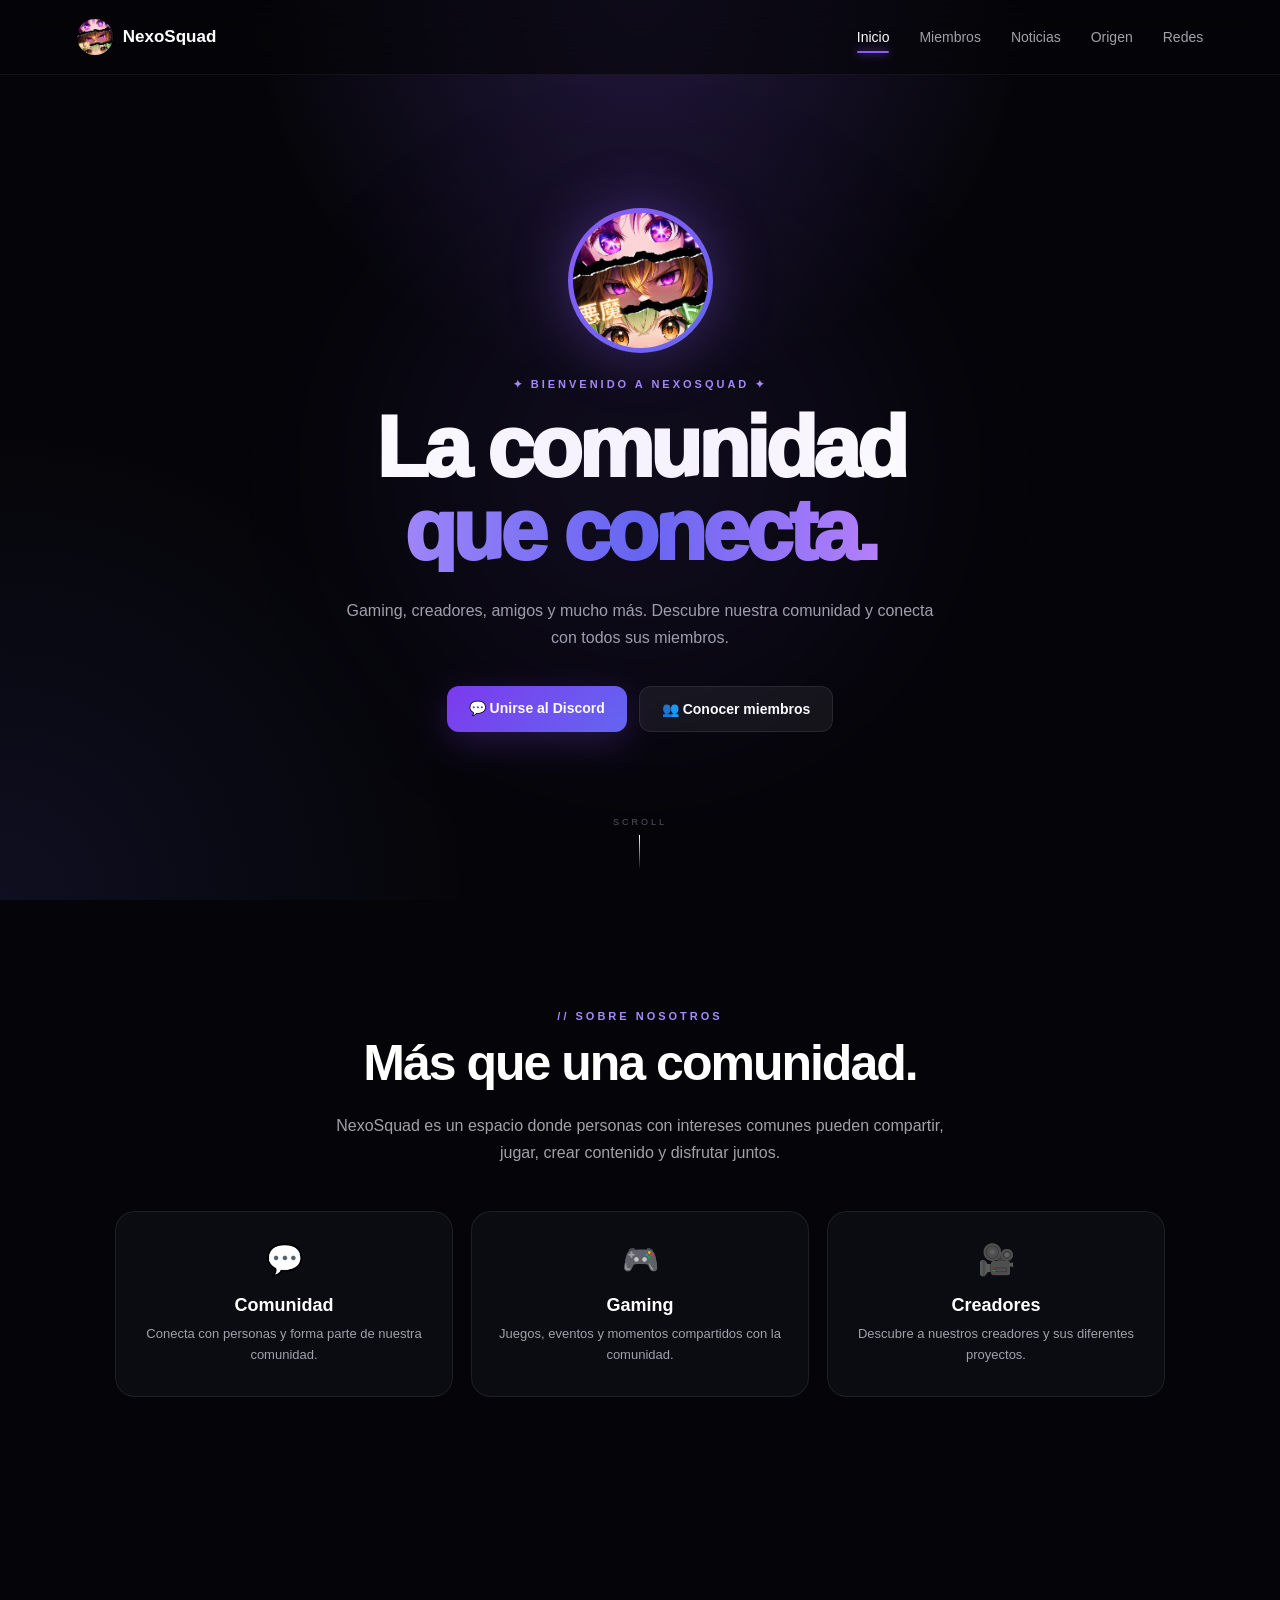
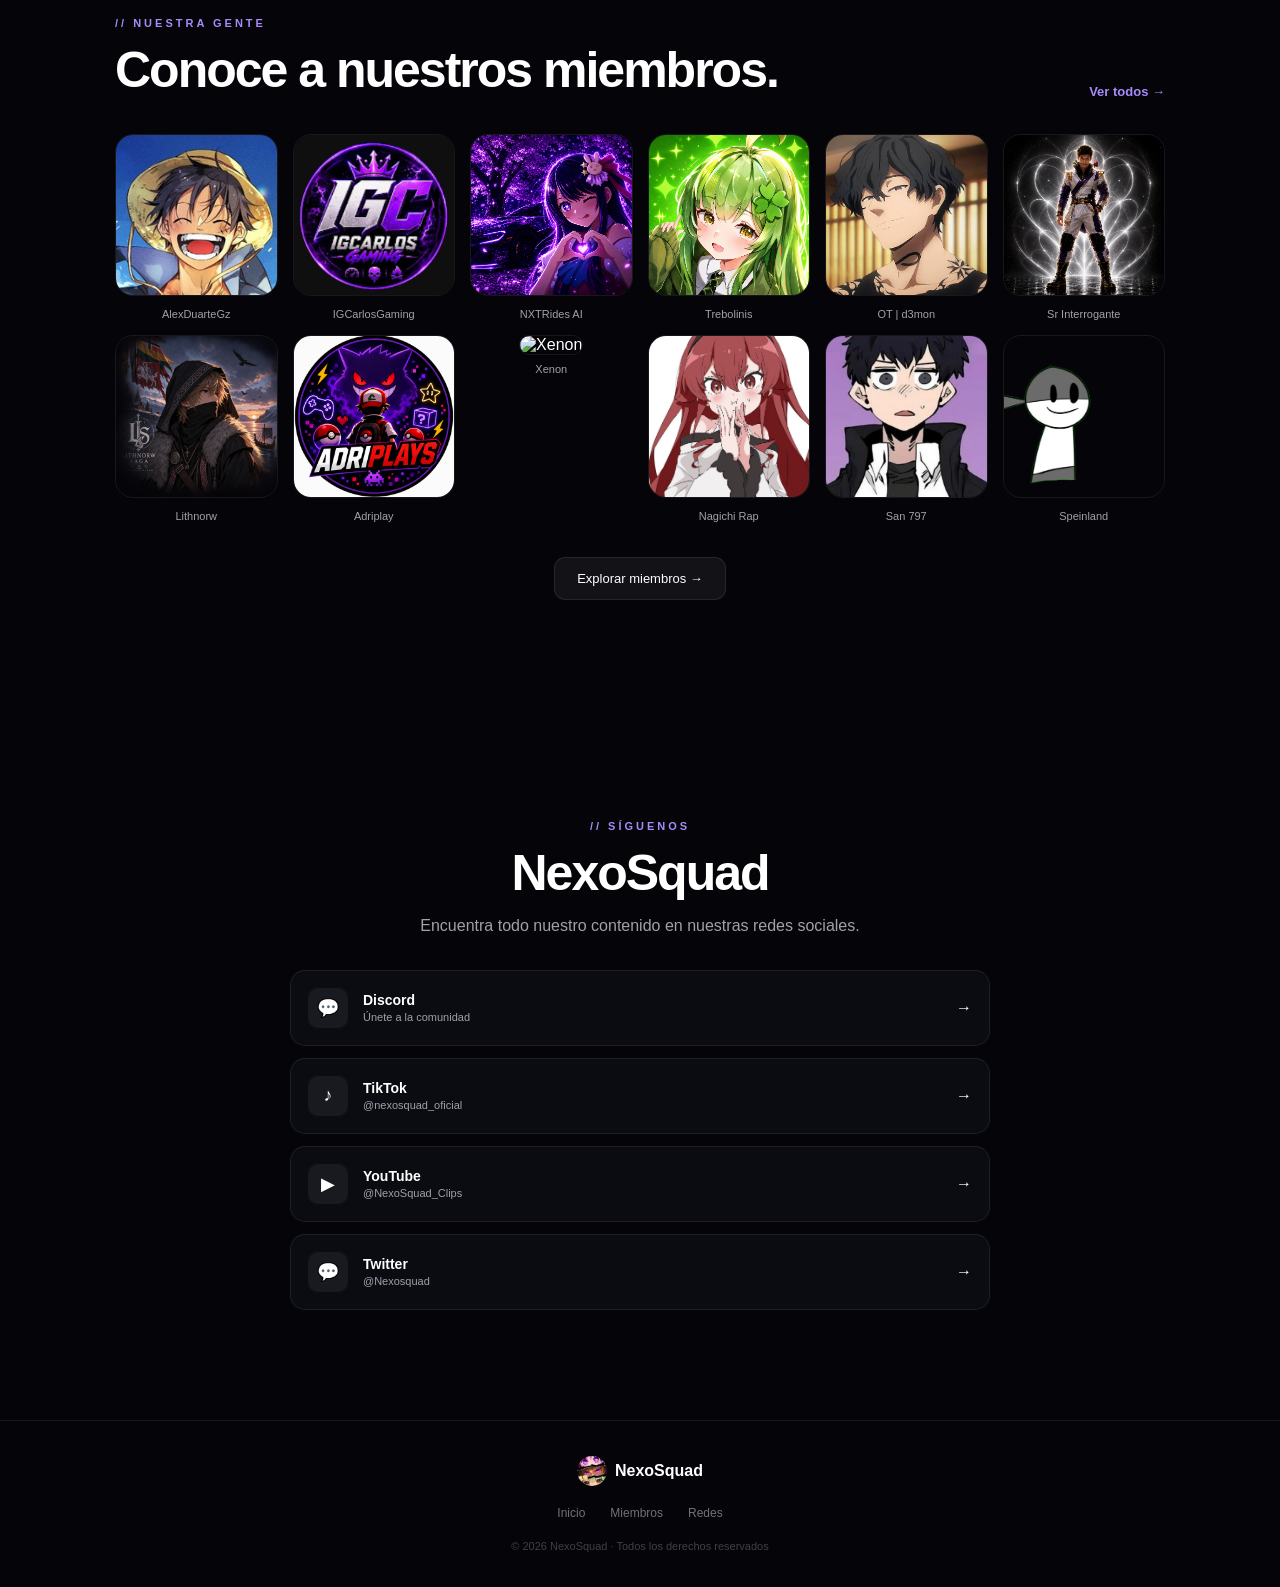
==== index.html @ a54a2b95 "Add files via upload" ====
<!DOCTYPE html>
<html lang="es">

<head>

    <meta charset="UTF-8">

    <meta name="viewport"
          content="width=device-width, initial-scale=1.0">

    <title>NexoSquad | Comunidad</title>

    <meta name="description"
          content="Bienvenido a NexoSquad, nuestra comunidad gaming y social.">

    <link rel="icon"
          type="image/png"
          href="assets/favicon.png">

    <meta name="theme-color"
          content="#050509">

    <link rel="stylesheet"
          href="home.css">

</head>


<body>

    <!-- ========================= -->
    <!-- FONDO -->
    <!-- ========================= -->

    <div class="background"></div>

    <div class="grid"></div>


    <!-- ========================= -->
    <!-- NAVEGACIÓN -->
    <!-- ========================= -->

    <nav class="navbar">

        <a href="index.html"
           class="nav-logo">

            <img src="assets/logo.png"
                 alt="NexoSquad">

            <span>NexoSquad</span>

        </a>


        <div class="nav-links">

            <a href="index.html"
               class="active">
                Inicio
            </a>

            <a href="members.html">
                Miembros
            </a>
            
            <a href="news.html">
                Noticias
            </a>
            
            <a href="origin.html">
                Origen
            </a>

            <a href="#socials">
                Redes
            </a>

        </div>

    </nav>



    <!-- ========================= -->
    <!-- HERO -->
    <!-- ========================= -->

    <main>

        <section class="hero">

            <div class="hero-glow"></div>


            <div class="hero-logo">

                <img src="assets/logo.png"
                     alt="NexoSquad">

            </div>


            <p class="tag">
                ✦ BIENVENIDO A NEXOSQUAD ✦
            </p>


            <h1>
                La comunidad
                <span>que conecta.</span>
            </h1>


            <p class="hero-description">

                Gaming, creadores, amigos y mucho más.
                Descubre nuestra comunidad y conecta
                con todos sus miembros.

            </p>


            <div class="hero-buttons">

                <a href="https://discord.gg/uZgqGde9xX"
                   target="_blank"
                   rel="noopener noreferrer"
                   class="btn primary">

                    💬
                    Unirse al Discord

                </a>


                <a href="members.html"
                   class="btn secondary">

                    👥
                    Conocer miembros

                </a>

            </div>


            <div class="scroll">

                <span>SCROLL</span>

                <div class="scroll-line"></div>

            </div>

        </section>



        <!-- ========================= -->
        <!-- SOBRE NEXOSQUAD -->
        <!-- ========================= -->

        <section class="about">

            <p class="section-tag">
                // SOBRE NOSOTROS
            </p>

            <h2>
                Más que una comunidad.
            </h2>

            <p class="section-description">

                NexoSquad es un espacio donde personas
                con intereses comunes pueden compartir,
                jugar, crear contenido y disfrutar juntos.

            </p>


            <div class="features">


                <article class="feature">

                    <div class="feature-icon">
                        💬
                    </div>

                    <h3>
                        Comunidad
                    </h3>

                    <p>
                        Conecta con personas y forma parte
                        de nuestra comunidad.
                    </p>

                </article>



                <article class="feature">

                    <div class="feature-icon">
                        🎮
                    </div>

                    <h3>
                        Gaming
                    </h3>

                    <p>
                        Juegos, eventos y momentos
                        compartidos con la comunidad.
                    </p>

                </article>



                <article class="feature">

                    <div class="feature-icon">
                        🎥
                    </div>

                    <h3>
                        Creadores
                    </h3>

                    <p>
                        Descubre a nuestros creadores
                        y sus diferentes proyectos.
                    </p>

                </article>

            </div>

        </section>



        <!-- ========================= -->
        <!-- MIEMBROS -->
        <!-- ========================= -->

        <section class="members-preview">

            <div class="section-header">

                <div>

                    <p class="section-tag">
                        // NUESTRA GENTE
                    </p>

                    <h2>
                        Conoce a nuestros miembros.
                    </h2>

                </div>


                <a href="members.html"
                   class="view-all">

                    Ver todos →
                    
                </a>

            </div>


            <div class="member-avatars">


                <div class="mini-member">

                    <img src="assets/members/alexduartegz.png"
                         alt="AlexDuarteGz">

                    <span>
                        AlexDuarteGz
                    </span>

                </div>


                <div class="mini-member">

                    <img src="assets/members/igcarlosgaming.png"
                         alt="IGCarlosGaming">

                    <span>
                        IGCarlosGaming
                    </span>

                </div>


                <div class="mini-member">

                    <img src="assets/members/nxtridesai.png"
                         alt="NXTRides AI">

                    <span>
                        NXTRides AI
                    </span>

                </div>


                <div class="mini-member">

                    <img src="assets/members/trebolinis.png"
                         alt="Trebolinis">

                    <span>
                        Trebolinis
                    </span>

                </div>


                <div class="mini-member">

                    <img src="assets/members/d3mon.png"
                         alt="OT | d3mon">

                    <span>
                        OT | d3mon
                    </span>

                </div>


                <div class="mini-member">

                    <img src="assets/members/srinterrogante.png"
                         alt="Sr Interrogante">

                    <span>
                        Sr Interrogante
                    </span>

                </div>


                <div class="mini-member">

                    <img src="assets/members/lithnorw.png"
                         alt="Lithnorw">

                    <span>
                        Lithnorw
                    </span>

                </div>


                <div class="mini-member">

                    <img src="assets/members/adriplay.png"
                         alt="Adriplay">

                    <span>
                        Adriplay
                    </span>

                </div>


                <div class="mini-member">

                    <img src="assets/members/xenon.png"
                         alt="Xenon">

                    <span>
                        Xenon
                    </span>

                </div>


                <div class="mini-member">

                    <img src="assets/members/nagichirap.png"
                         alt="Nagichi Rap">

                    <span>
                        Nagichi Rap
                    </span>

                </div>


                <div class="mini-member">

                    <img src="assets/members/san797.png"
                         alt="San 797">

                    <span>
                        San 797
                    </span>

                </div>


                <div class="mini-member">

                    <img src="assets/members/speinland.png"
                         alt="Speinland">

                    <span>
                        Speinland
                    </span>

                </div>

            </div>


            <a href="members.html"
               class="members-button">

                Explorar miembros

                <span>→</span>

            </a>

        </section>



        <!-- ========================= -->
        <!-- REDES -->
        <!-- ========================= -->

        <section class="social-section"
                 id="socials">

            <p class="section-tag">
                // SÍGUENOS
            </p>

            <h2>
                NexoSquad
            </h2>

            <p>
                Encuentra todo nuestro contenido
                en nuestras redes sociales.
            </p>


            <div class="social-buttons">


                <a href="https://discord.gg/uZgqGde9xX"
                   target="_blank"
                   rel="noopener noreferrer">

                    <span>💬</span>

                    <div>
                        <strong>Discord</strong>
                        <small>Únete a la comunidad</small>
                    </div>

                    →
                    
                </a>



                <a href="https://www.tiktok.com/@nexosquad_oficial"
                   target="_blank"
                   rel="noopener noreferrer">

                    <span>♪</span>

                    <div>
                        <strong>TikTok</strong>
                        <small>@nexosquad_oficial</small>
                    </div>

                    →

                </a>



                <a href="https://www.youtube.com/@NexoSquad_Clips"
                   target="_blank"
                   rel="noopener noreferrer">

                    <span>▶</span>

                    <div>
                        <strong>YouTube</strong>
                        <small>@NexoSquad_Clips</small>
                    </div>

                    →

                </a>

                <a href="https://x.com/nexosquad_26"
                   target="_blank"
                   rel="noopener noreferrer">

                    <span>💬</span>

                    <div>
                        <strong>Twitter</strong>
                        <small>@Nexosquad</small>
                    </div>

                    →

                </a>

            </div>

        </section>

    </main>



    <!-- ========================= -->
    <!-- FOOTER -->
    <!-- ========================= -->

    <footer>

        <div class="footer-logo">

            <img src="assets/logo.png"
                 alt="NexoSquad">

            <strong>NexoSquad</strong>

        </div>


        <div class="footer-links">

            <a href="index.html">
                Inicio
            </a>

            <a href="members.html">
                Miembros
            </a>

            <a href="#socials">
                Redes
            </a>

        </div>


        <p>
            © 2026 NexoSquad · Todos los derechos reservados
        </p>

    </footer>


</body>
</html>
---- home.css ----
:root {

    --background: #050509;

    --card: rgba(15,15,23,.72);

    --primary: #8b5cf6;

    --secondary: #6366f1;

    --text: #ffffff;

    --muted: #a1a1aa;

    --border: rgba(255,255,255,.08);

}


* {

    margin: 0;
    padding: 0;

    box-sizing: border-box;

}


html {

    scroll-behavior: smooth;

}


body {

    min-height: 100vh;

    color: var(--text);

    background: var(--background);

    font-family:
        Inter,
        -apple-system,
        BlinkMacSystemFont,
        "Segoe UI",
        sans-serif;

    overflow-x: hidden;

}


/* =========================
   FONDO
========================= */

.background {

    position: fixed;

    inset: 0;

    z-index: -3;

    background:

        radial-gradient(
            circle at 50% 0%,
            rgba(139,92,246,.22),
            transparent 35%
        ),

        radial-gradient(
            circle at 0% 100%,
            rgba(99,102,241,.10),
            transparent 30%
        ),

        #050509;

}


.grid {

    position: fixed;

    inset: 0;

    z-index: -2;

    opacity: .18;

    background-image:

        linear-gradient(
            rgba(255,255,255,.035) 1px,
            transparent 1px
        ),

        linear-gradient(
            90deg,
            rgba(255,255,255,.035) 1px,
            transparent 1px
        );

    background-size: 50px 50px;

    mask-image:
        linear-gradient(
            to bottom,
            black,
            transparent 85%
        );

}


/* =========================
   NAVBAR
========================= */

.navbar {

    position: fixed;

    top: 0;
    left: 0;

    width: 100%;

    height: 75px;

    padding: 0 6%;

    display: flex;

    align-items: center;

    justify-content: space-between;

    background:
        rgba(5,5,9,.65);

    border-bottom:
        1px solid rgba(255,255,255,.05);

    backdrop-filter: blur(18px);

    z-index: 100;

}


.nav-logo {

    display: flex;

    align-items: center;

    gap: 10px;

    color: white;

    text-decoration: none;

    font-weight: 800;

    font-size: 17px;

}


.nav-logo img {

    width: 36px;
    height: 36px;

    border-radius: 50%;

}


.nav-links {

    display: flex;

    gap: 30px;

}


.nav-links a {

    position: relative;

    color: #a1a1aa;

    text-decoration: none;

    font-size: 14px;

    transition: color .2s ease;

}


.nav-links a:hover,
.nav-links a.active {

    color: white;

}


.nav-links a.active::after {

    content: "";

    position: absolute;

    left: 0;
    right: 0;

    bottom: -8px;

    height: 2px;

    border-radius: 5px;

    background: var(--primary);

    box-shadow:
        0 0 10px var(--primary);

}


/* =========================
   HERO
========================= */

.hero {

    position: relative;

    min-height: 100vh;

    display: flex;

    flex-direction: column;

    align-items: center;

    justify-content: center;

    text-align: center;

    padding:
        100px 20px
        60px;

}


.hero-glow {

    position: absolute;

    width: 500px;
    height: 500px;

    border-radius: 50%;

    background: var(--primary);

    opacity: .08;

    filter: blur(100px);

    animation: pulse 4s ease-in-out infinite;

}


@keyframes pulse {

    0%,100% {
        transform: scale(1);
        opacity: .07;
    }

    50% {
        transform: scale(1.15);
        opacity: .12;
    }

}


.hero-logo {

    position: relative;

    width: 145px;
    height: 145px;

    padding: 5px;

    margin-bottom: 25px;

    border-radius: 50%;

    background:
        linear-gradient(
            135deg,
            var(--primary),
            var(--secondary)
        );

    box-shadow:
        0 0 60px rgba(139,92,246,.35);

    animation:
        floating 4s ease-in-out infinite;

}


.hero-logo img {

    width: 100%;
    height: 100%;

    object-fit: cover;

    border-radius: 50%;

}


@keyframes floating {

    0%,100% {
        transform: translateY(0);
    }

    50% {
        transform: translateY(-10px);
    }

}


.tag,
.section-tag {

    color: #a78bfa;

    font-size: 11px;

    font-weight: 800;

    letter-spacing: 3px;

}


.hero h1 {

    max-width: 900px;

    margin-top: 15px;

    font-size:
        clamp(45px, 8vw, 85px);

    line-height: .98;

    letter-spacing: -4px;

    font-weight: 950;

}


.hero h1 span {

    display: block;

    color: transparent;

    background:
        linear-gradient(
            90deg,
            #a78bfa,
            #6366f1,
            #c084fc
        );

    background-clip: text;

    -webkit-background-clip: text;

}


.hero-description {

    max-width: 600px;

    margin-top: 25px;

    color: var(--muted);

    line-height: 1.7;

    font-size: 16px;

}


.hero-buttons {

    display: flex;

    gap: 12px;

    margin-top: 35px;

}


.btn {

    padding:
        14px 22px;

    border-radius: 12px;

    text-decoration: none;

    font-size: 14px;

    font-weight: 700;

    transition:
        transform .2s ease,
        box-shadow .2s ease,
        background .2s ease;

}


.btn:hover {

    transform:
        translateY(-4px);

}


.btn.primary {

    color: white;

    background:
        linear-gradient(
            135deg,
            #7c3aed,
            #6366f1
        );

    box-shadow:
        0 10px 35px rgba(124,58,237,.25);

}


.btn.primary:hover {

    box-shadow:
        0 15px 45px rgba(124,58,237,.4);

}


.btn.secondary {

    color: white;

    background:
        rgba(255,255,255,.06);

    border:
        1px solid var(--border);

}


.btn.secondary:hover {

    background:
        rgba(255,255,255,.1);

}


/* =========================
   SCROLL
========================= */

.scroll {

    position: absolute;

    bottom: 30px;

    display: flex;

    flex-direction: column;

    align-items: center;

    gap: 8px;

    color: #52525b;

    font-size: 9px;

    letter-spacing: 3px;

}


.scroll-line {

    width: 1px;

    height: 35px;

    background:
        linear-gradient(
            white,
            transparent
        );

    animation:
        scrollAnimation 1.5s infinite;

}


@keyframes scrollAnimation {

    0% {
        transform: scaleY(0);
        transform-origin: top;
    }

    50% {
        transform: scaleY(1);
    }

    100% {
        transform: scaleY(0);
        transform-origin: bottom;
    }

}


/* =========================
   SECCIONES
========================= */

.about,
.members-preview,
.social-section {

    width: min(1100px, 100%);

    margin: auto;

    padding:
        110px 25px;

}


.about {

    text-align: center;

}


.about h2,
.members-preview h2,
.social-section h2 {

    margin-top: 12px;

    font-size:
        clamp(30px, 5vw, 50px);

    letter-spacing: -2px;

}


.section-description {

    max-width: 650px;

    margin:
        20px auto 45px;

    color: var(--muted);

    line-height: 1.7;

}


/* =========================
   FEATURES
========================= */

.features {

    display: grid;

    grid-template-columns:
        repeat(3,1fr);

    gap: 18px;

}


.feature {

    padding: 30px 22px;

    border:
        1px solid var(--border);

    border-radius: 20px;

    background:
        var(--card);

    transition:
        transform .3s ease,
        border-color .3s ease;

}


.feature:hover {

    transform:
        translateY(-8px);

    border-color:
        rgba(139,92,246,.4);

}


.feature-icon {

    font-size: 30px;

    margin-bottom: 18px;

}


.feature h3 {

    font-size: 18px;

}


.feature p {

    margin-top: 8px;

    color: var(--muted);

    font-size: 13px;

    line-height: 1.6;

}


/* =========================
   MIEMBROS
========================= */

.section-header {

    display: flex;

    align-items: end;

    justify-content: space-between;

    margin-bottom: 35px;

}


.view-all {

    color: #a78bfa;

    text-decoration: none;

    font-size: 13px;

    font-weight: 700;

}


.member-avatars {

    display: grid;

    grid-template-columns:
        repeat(6,1fr);

    gap: 15px;

}


.mini-member {

    text-align: center;

}


.mini-member img {

    width: 100%;

    aspect-ratio: 1;

    object-fit: cover;

    border-radius: 18px;

    border:
        1px solid var(--border);

    transition:
        transform .3s ease,
        box-shadow .3s ease;

}


.mini-member:hover img {

    transform:
        translateY(-7px)
        scale(1.04);

    box-shadow:
        0 0 25px rgba(139,92,246,.3);

}


.mini-member span {

    display: block;

    margin-top: 8px;

    color: #a1a1aa;

    font-size: 11px;

    white-space: nowrap;

    overflow: hidden;

    text-overflow: ellipsis;

}


.members-button {

    display: block;

    width: fit-content;

    margin:
        35px auto 0;

    padding:
        13px 22px;

    border-radius: 11px;

    color: white;

    text-decoration: none;

    background:
        rgba(255,255,255,.06);

    border:
        1px solid var(--border);

    font-size: 13px;

    transition:
        transform .2s ease,
        background .2s ease;

}


.members-button:hover {

    transform:
        translateY(-3px);

    background:
        rgba(139,92,246,.15);

}


/* =========================
   REDES
========================= */

.social-section {

    text-align: center;

}


.social-section > p:not(.section-tag) {

    margin-top: 15px;

    color: var(--muted);

}


.social-buttons {

    max-width: 700px;

    margin:
        35px auto 0;

    display: flex;

    flex-direction: column;

    gap: 12px;

}


.social-buttons a {

    display: flex;

    align-items: center;

    gap: 15px;

    padding: 17px;

    border-radius: 15px;

    color: white;

    text-decoration: none;

    background:
        var(--card);

    border:
        1px solid var(--border);

    text-align: left;

    transition:
        transform .25s ease,
        border-color .25s ease,
        background .25s ease;

}


.social-buttons a:hover {

    transform:
        translateX(8px);

    background:
        rgba(255,255,255,.08);

    border-color:
        rgba(139,92,246,.4);

}


.social-buttons a > span {

    width: 40px;
    height: 40px;

    display: flex;

    align-items: center;
    justify-content: center;

    border-radius: 10px;

    background:
        rgba(255,255,255,.06);

    font-size: 18px;

}


.social-buttons a div {

    flex: 1;

}


.social-buttons strong {

    display: block;

    font-size: 14px;

}


.social-buttons small {

    display: block;

    margin-top: 3px;

    color: var(--muted);

    font-size: 11px;

}


/* =========================
   FOOTER
========================= */

footer {

    padding:
        35px 25px;

    border-top:
        1px solid var(--border);

    text-align: center;

}


.footer-logo {

    display: flex;

    justify-content: center;

    align-items: center;

    gap: 8px;

}


.footer-logo img {

    width: 30px;
    height: 30px;

    border-radius: 50%;

}


.footer-links {

    display: flex;

    justify-content: center;

    gap: 25px;

    margin: 20px 0;

}


.footer-links a {

    color: #71717a;

    text-decoration: none;

    font-size: 12px;

}


.footer-links a:hover {

    color: white;

}


footer p {

    color: #3f3f46;

    font-size: 11px;

}


/* =========================
   RESPONSIVE
========================= */

@media (max-width: 800px) {

    .features {

        grid-template-columns: 1fr;

    }

    .member-avatars {

        grid-template-columns:
            repeat(4,1fr);

    }

}


@media (max-width: 550px) {

    .navbar {

        padding: 0 20px;

    }

    .nav-links {

        gap: 15px;

    }

    .nav-links a {

        font-size: 12px;

    }

    .hero h1 {

        letter-spacing: -2px;

    }

    .hero-buttons {

        flex-direction: column;

        width: 100%;

        max-width: 350px;

    }

    .member-avatars {

        grid-template-columns:
            repeat(3,1fr);

    }

    .section-header {

        align-items: start;

        flex-direction: column;

        gap: 15px;

    }

    .scroll {

        display: none;

    }

}
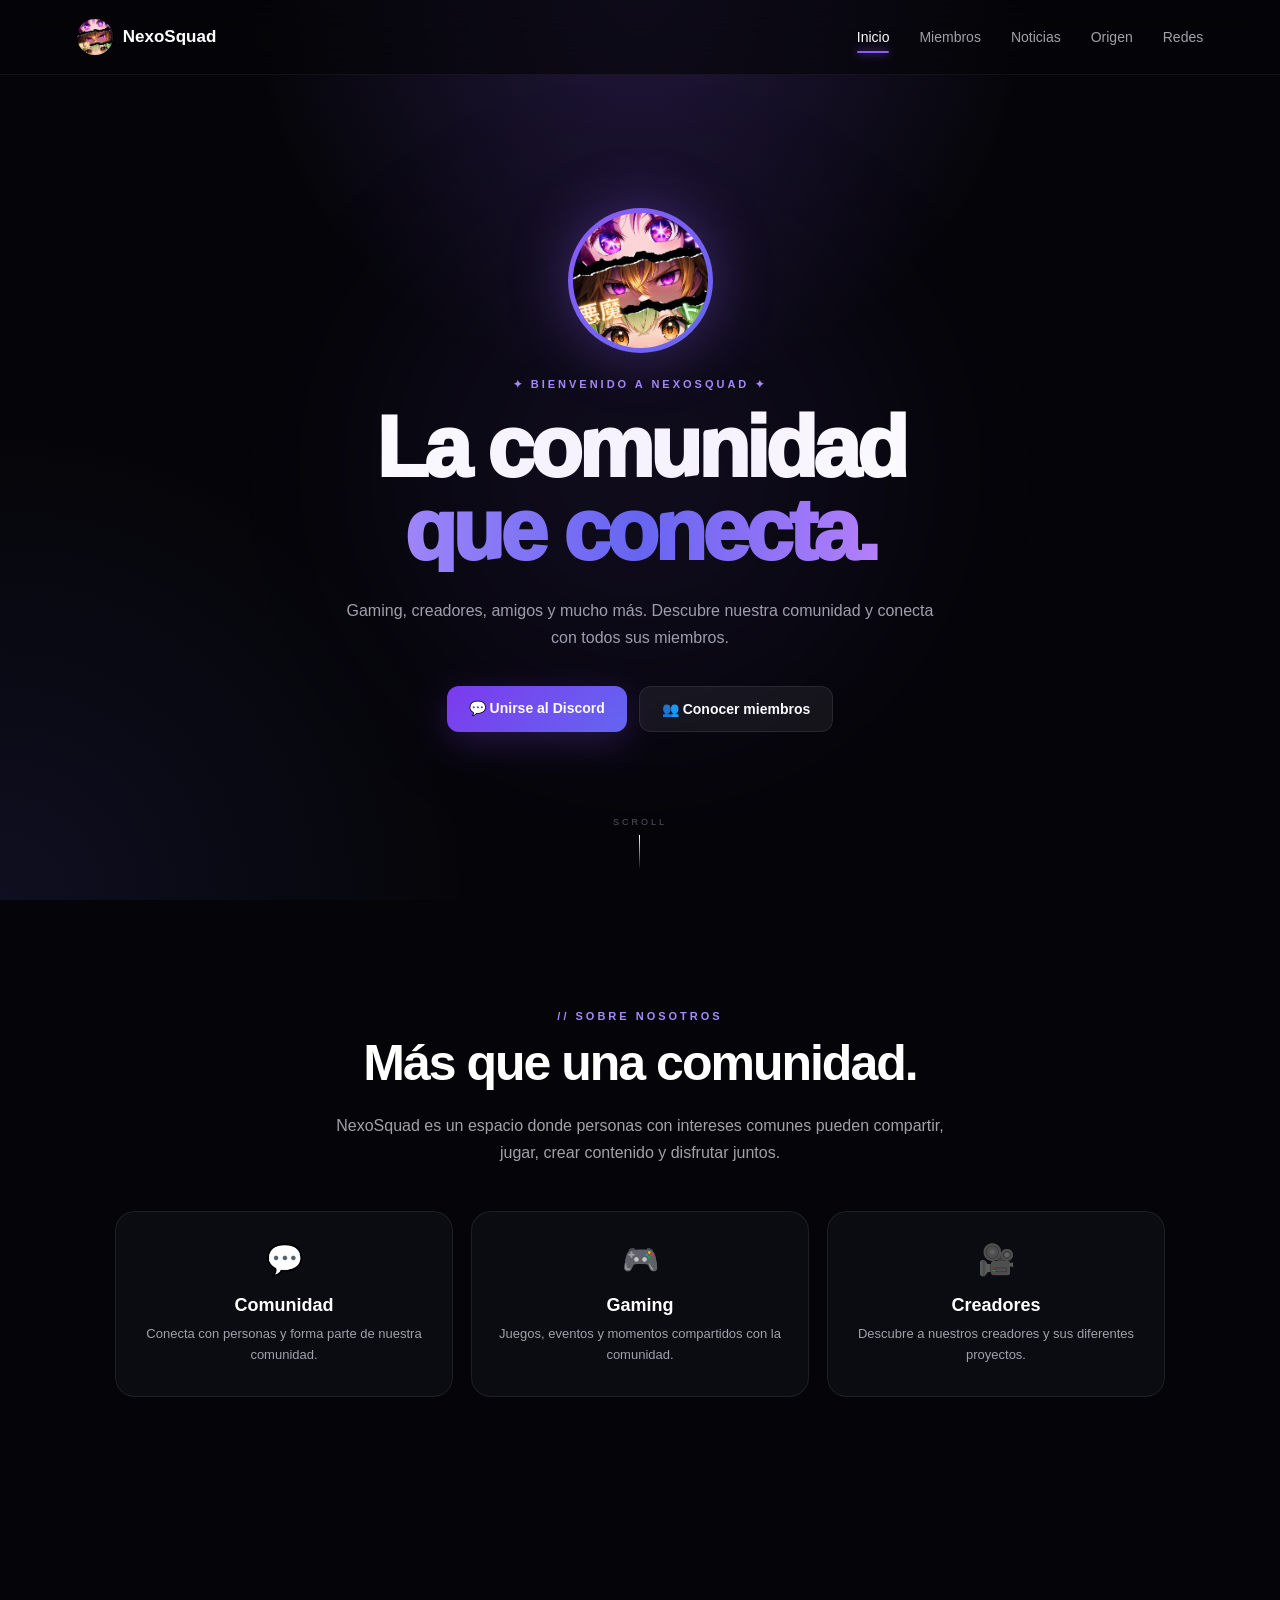
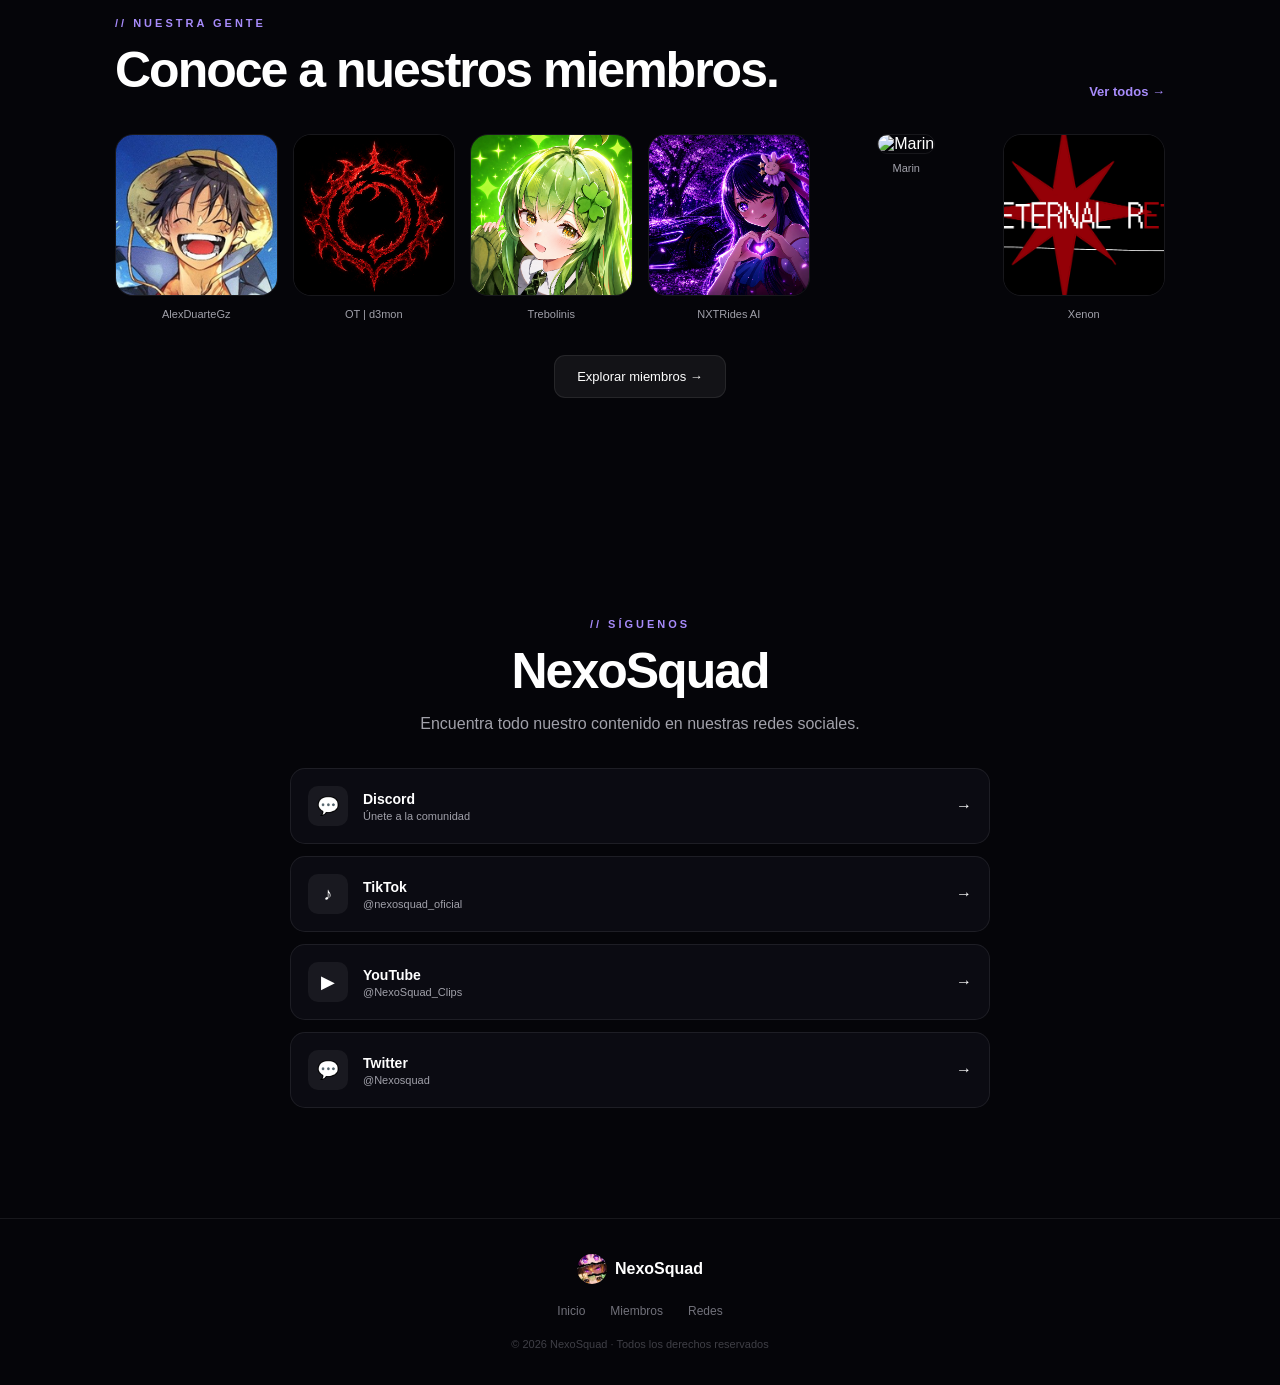
==== commit e129e4c0: "Add files via upload" ====
--- a/index.html
+++ b/index.html
@@ -289,20 +289,30 @@
                     </span>
 
                 </div>
-
-
+                
                 <div class="mini-member">
 
-                    <img src="assets/members/igcarlosgaming.png"
-                         alt="IGCarlosGaming">
+                    <img src="assets/members/d3mon.png"
+                         alt="OT | d3mon">
 
                     <span>
-                        IGCarlosGaming
+                        OT | d3mon
                     </span>
 
                 </div>
-
-
+                
+                <div class="mini-member">
+
+                    <img src="assets/members/trebolinis.png"
+                         alt="Trebolinis">
+
+                    <span>
+                        Trebolinis
+                    </span>
+
+                </div>
+
+                
                 <div class="mini-member">
 
                     <img src="assets/members/nxtridesai.png"
@@ -314,66 +324,18 @@
 
                 </div>
 
-
                 <div class="mini-member">
 
-                    <img src="assets/members/trebolinis.png"
-                         alt="Trebolinis">
+                    <img src="assets/members/marin.png"
+                         alt="Marin">
 
                     <span>
-                        Trebolinis
+                        Marin
                     </span>
 
                 </div>
 
-
-                <div class="mini-member">
-
-                    <img src="assets/members/d3mon.png"
-                         alt="OT | d3mon">
-
-                    <span>
-                        OT | d3mon
-                    </span>
-
-                </div>
-
-
-                <div class="mini-member">
-
-                    <img src="assets/members/srinterrogante.png"
-                         alt="Sr Interrogante">
-
-                    <span>
-                        Sr Interrogante
-                    </span>
-
-                </div>
-
-
-                <div class="mini-member">
-
-                    <img src="assets/members/lithnorw.png"
-                         alt="Lithnorw">
-
-                    <span>
-                        Lithnorw
-                    </span>
-
-                </div>
-
-
-                <div class="mini-member">
-
-                    <img src="assets/members/adriplay.png"
-                         alt="Adriplay">
-
-                    <span>
-                        Adriplay
-                    </span>
-
-                </div>
-
+                
 
                 <div class="mini-member">
 
@@ -382,42 +344,6 @@
 
                     <span>
                         Xenon
-                    </span>
-
-                </div>
-
-
-                <div class="mini-member">
-
-                    <img src="assets/members/nagichirap.png"
-                         alt="Nagichi Rap">
-
-                    <span>
-                        Nagichi Rap
-                    </span>
-
-                </div>
-
-
-                <div class="mini-member">
-
-                    <img src="assets/members/san797.png"
-                         alt="San 797">
-
-                    <span>
-                        San 797
-                    </span>
-
-                </div>
-
-
-                <div class="mini-member">
-
-                    <img src="assets/members/speinland.png"
-                         alt="Speinland">
-
-                    <span>
-                        Speinland
                     </span>
 
                 </div>
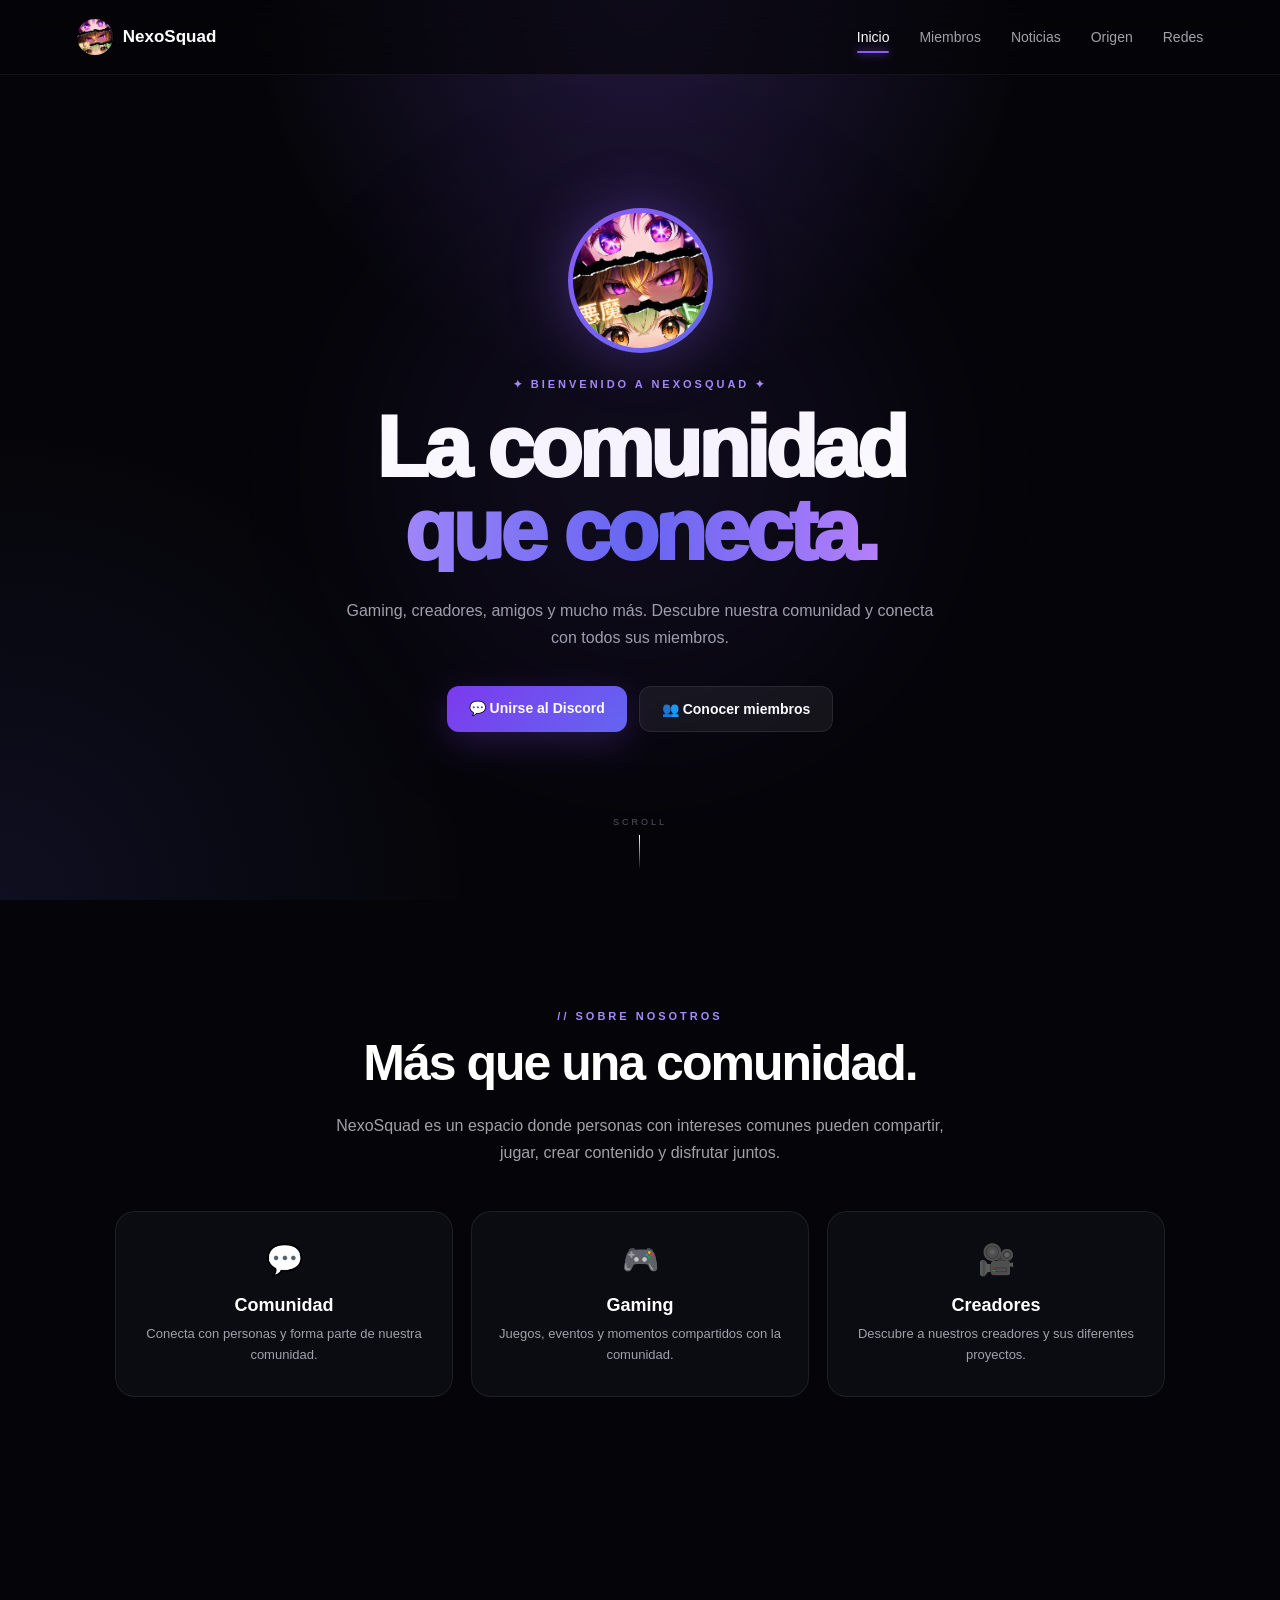
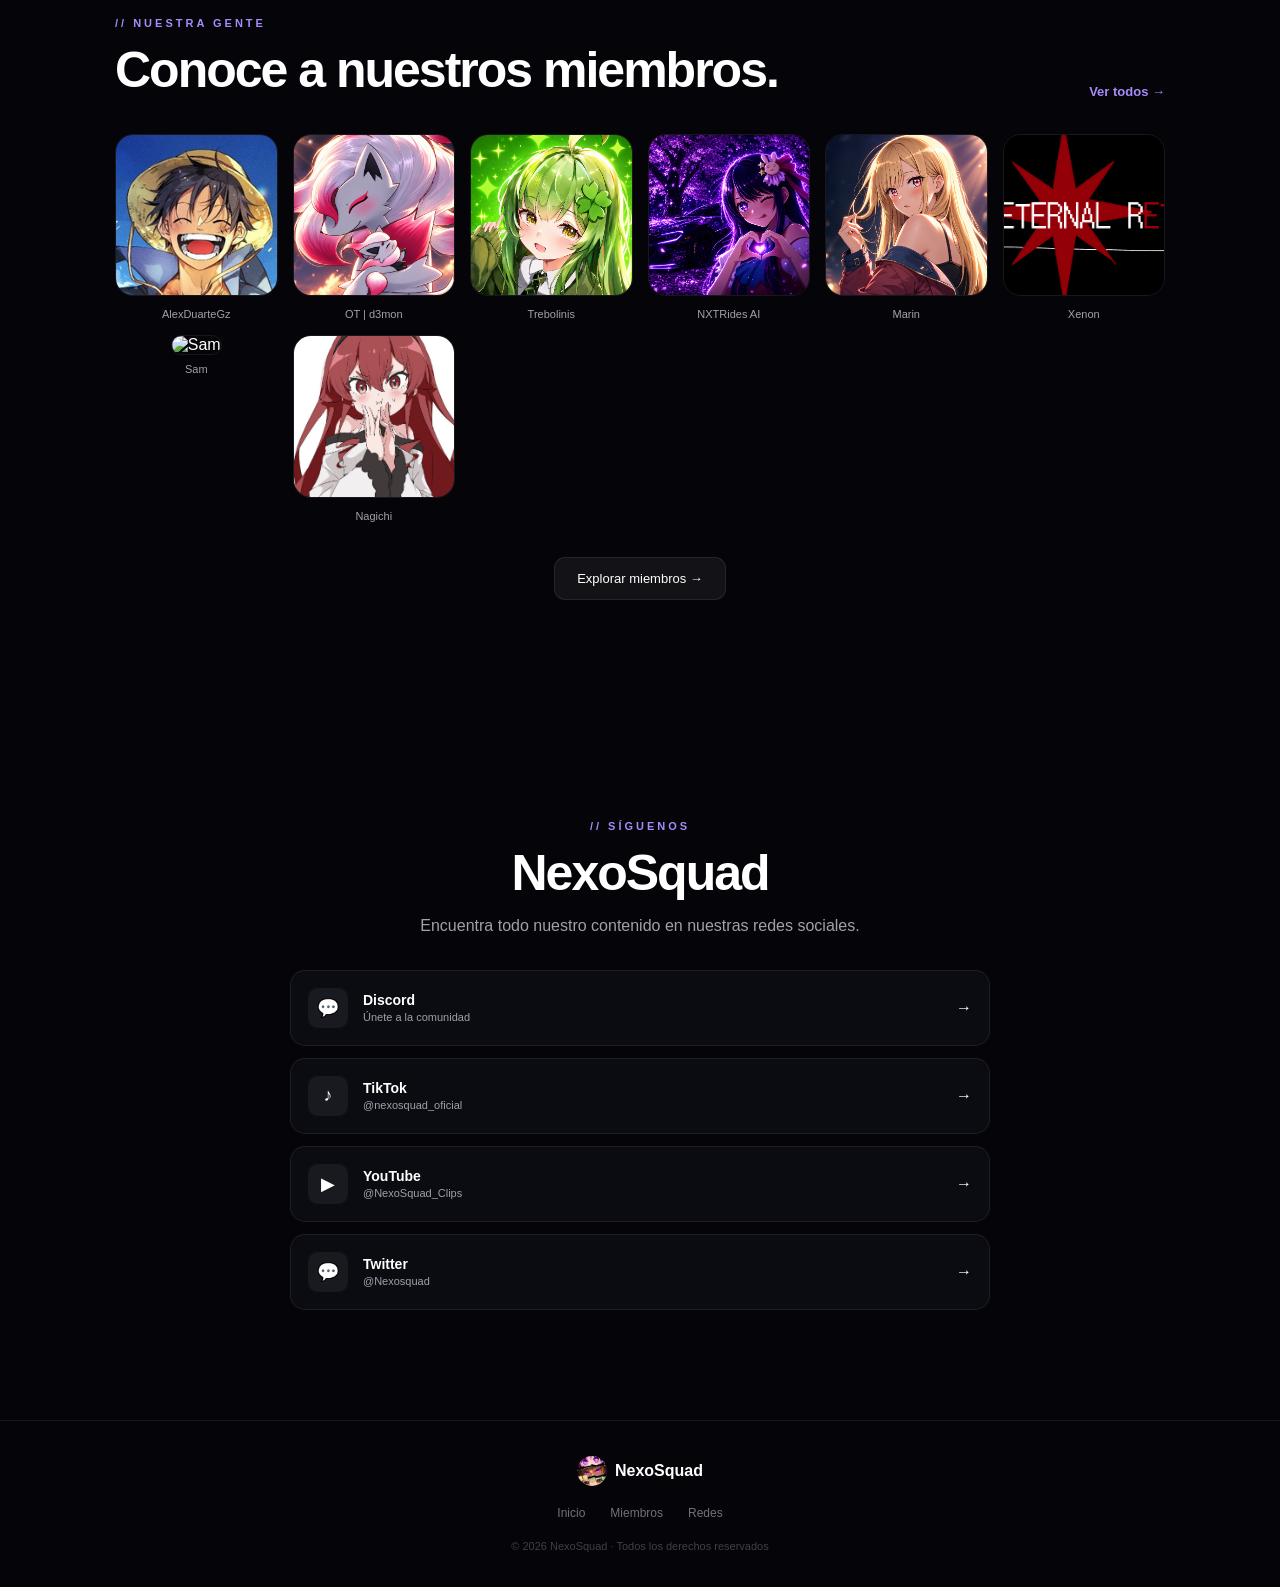
==== commit 69a1d122: "Add files via upload" ====
--- a/index.html
+++ b/index.html
@@ -348,6 +348,28 @@
 
                 </div>
 
+                <div class="mini-member">
+
+                    <img src="assets/members/sam.png"
+                         alt="Sam">
+
+                    <span>
+                        Sam
+                    </span>
+
+                </div>
+
+                <div class="mini-member">
+
+                    <img src="assets/members/nagichirap.png"
+                         alt="Nagichi">
+
+                    <span>
+                        Nagichi
+                    </span>
+
+                </div>
+
             </div>
 
 
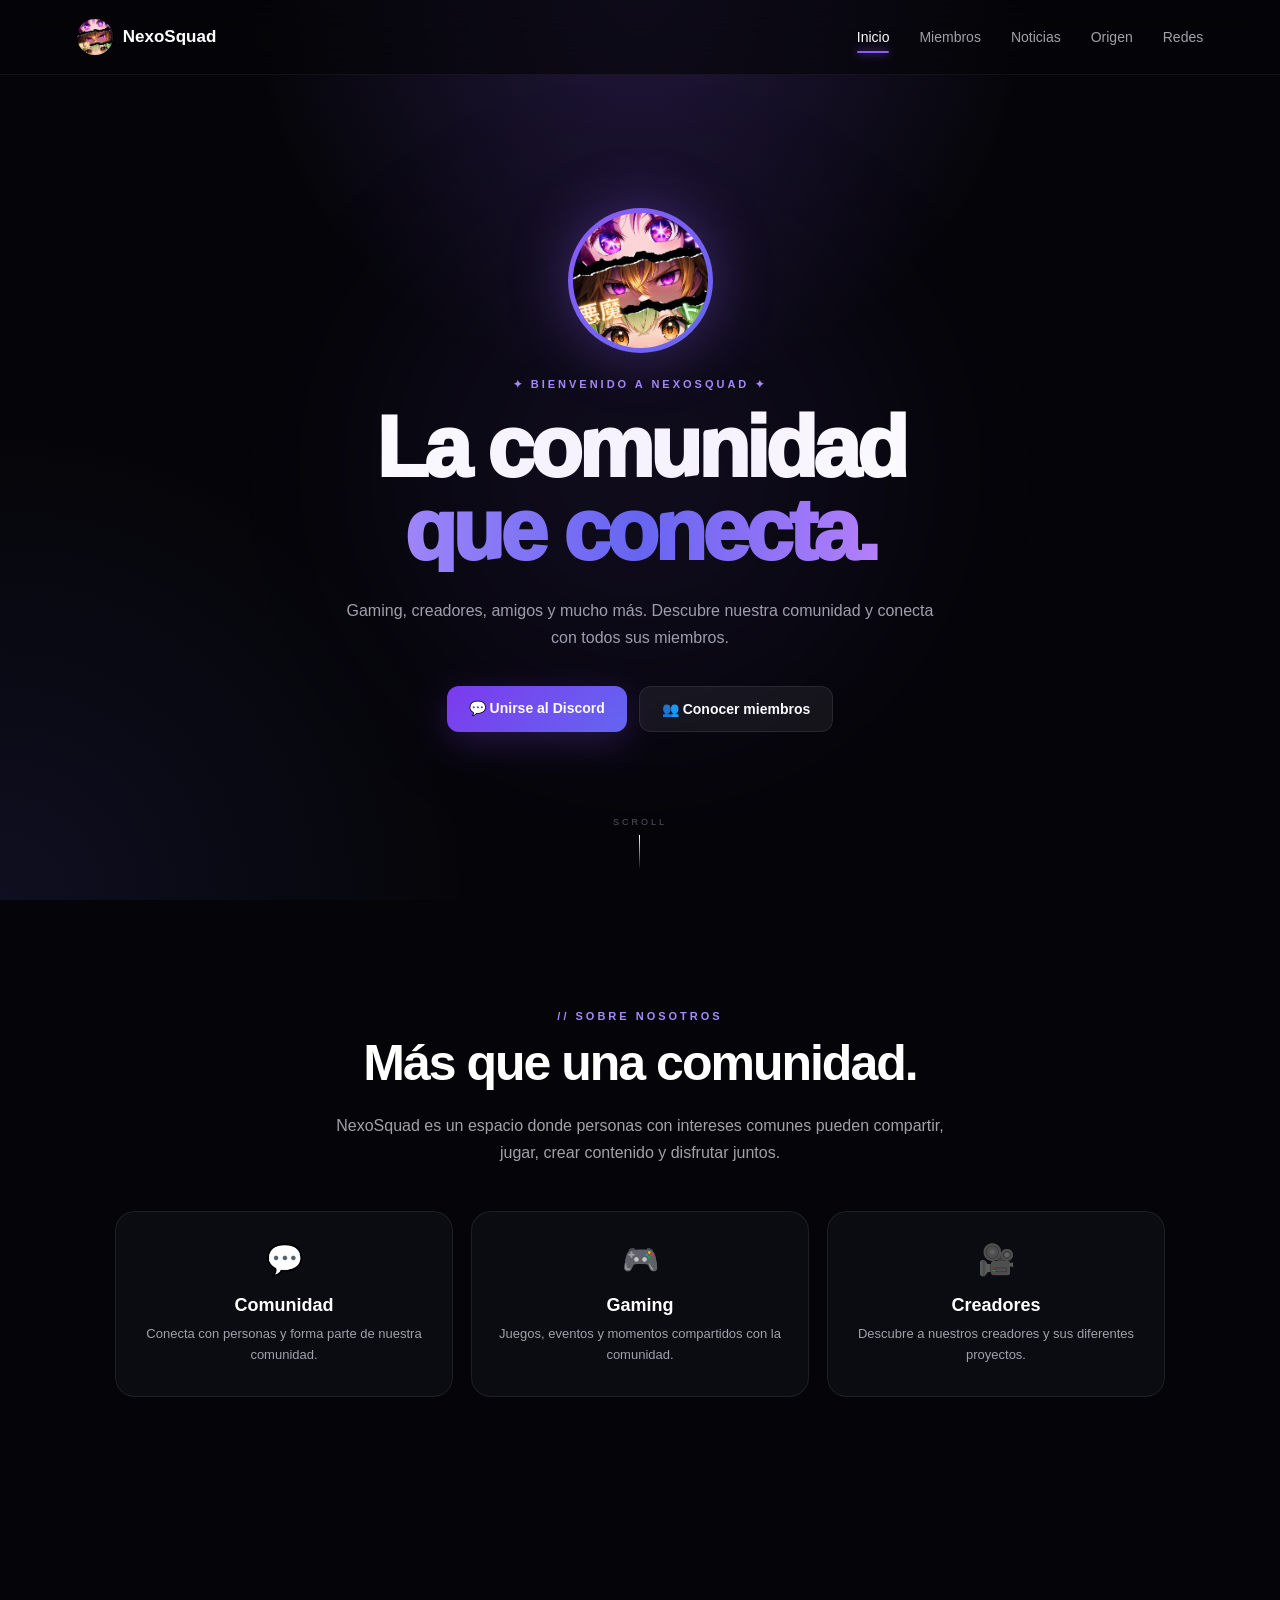
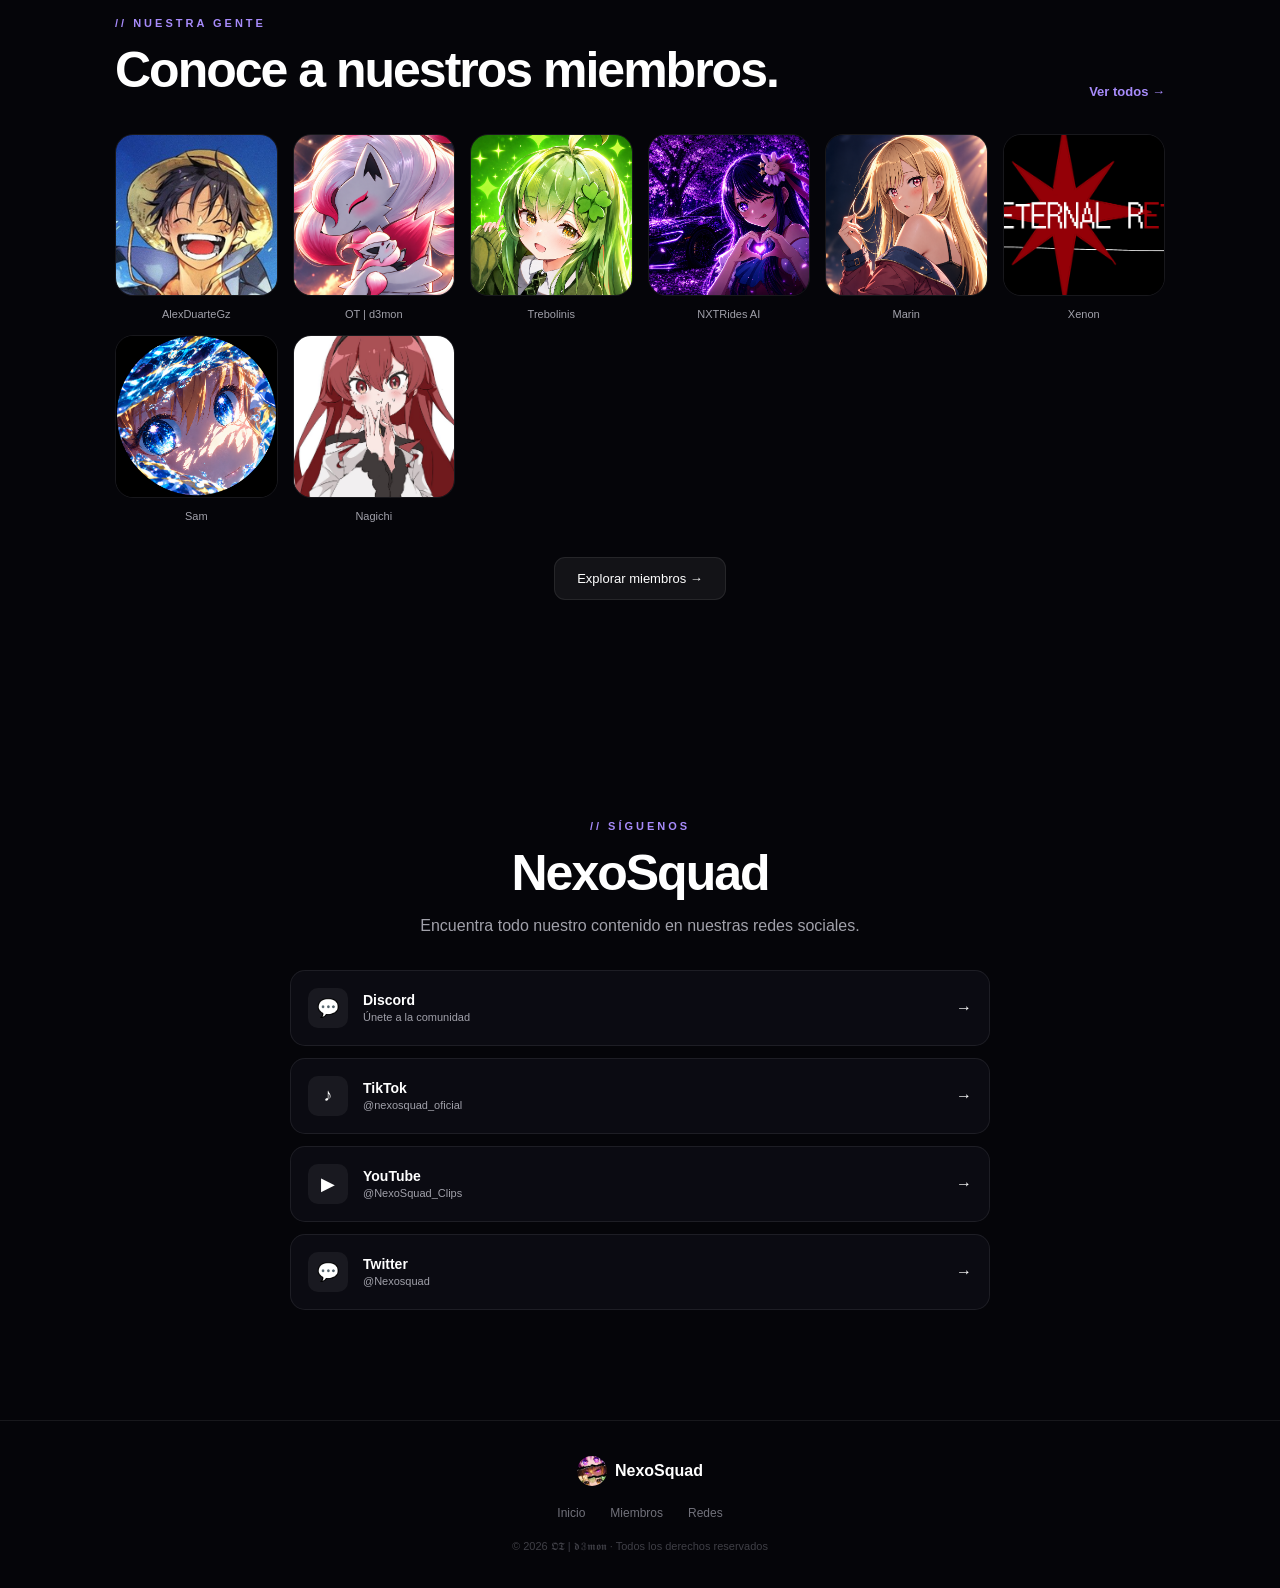
==== commit bbadd624: "Update index.html" ====
--- a/index.html
+++ b/index.html
@@ -516,11 +516,11 @@
 
 
         <p>
-            © 2026 NexoSquad · Todos los derechos reservados
+            © 2026 𝕺𝕿 | 𝖉𝟛𝖒𝖔𝖓 · Todos los derechos reservados
         </p>
 
     </footer>
 
 
 </body>
-</html>+</html>
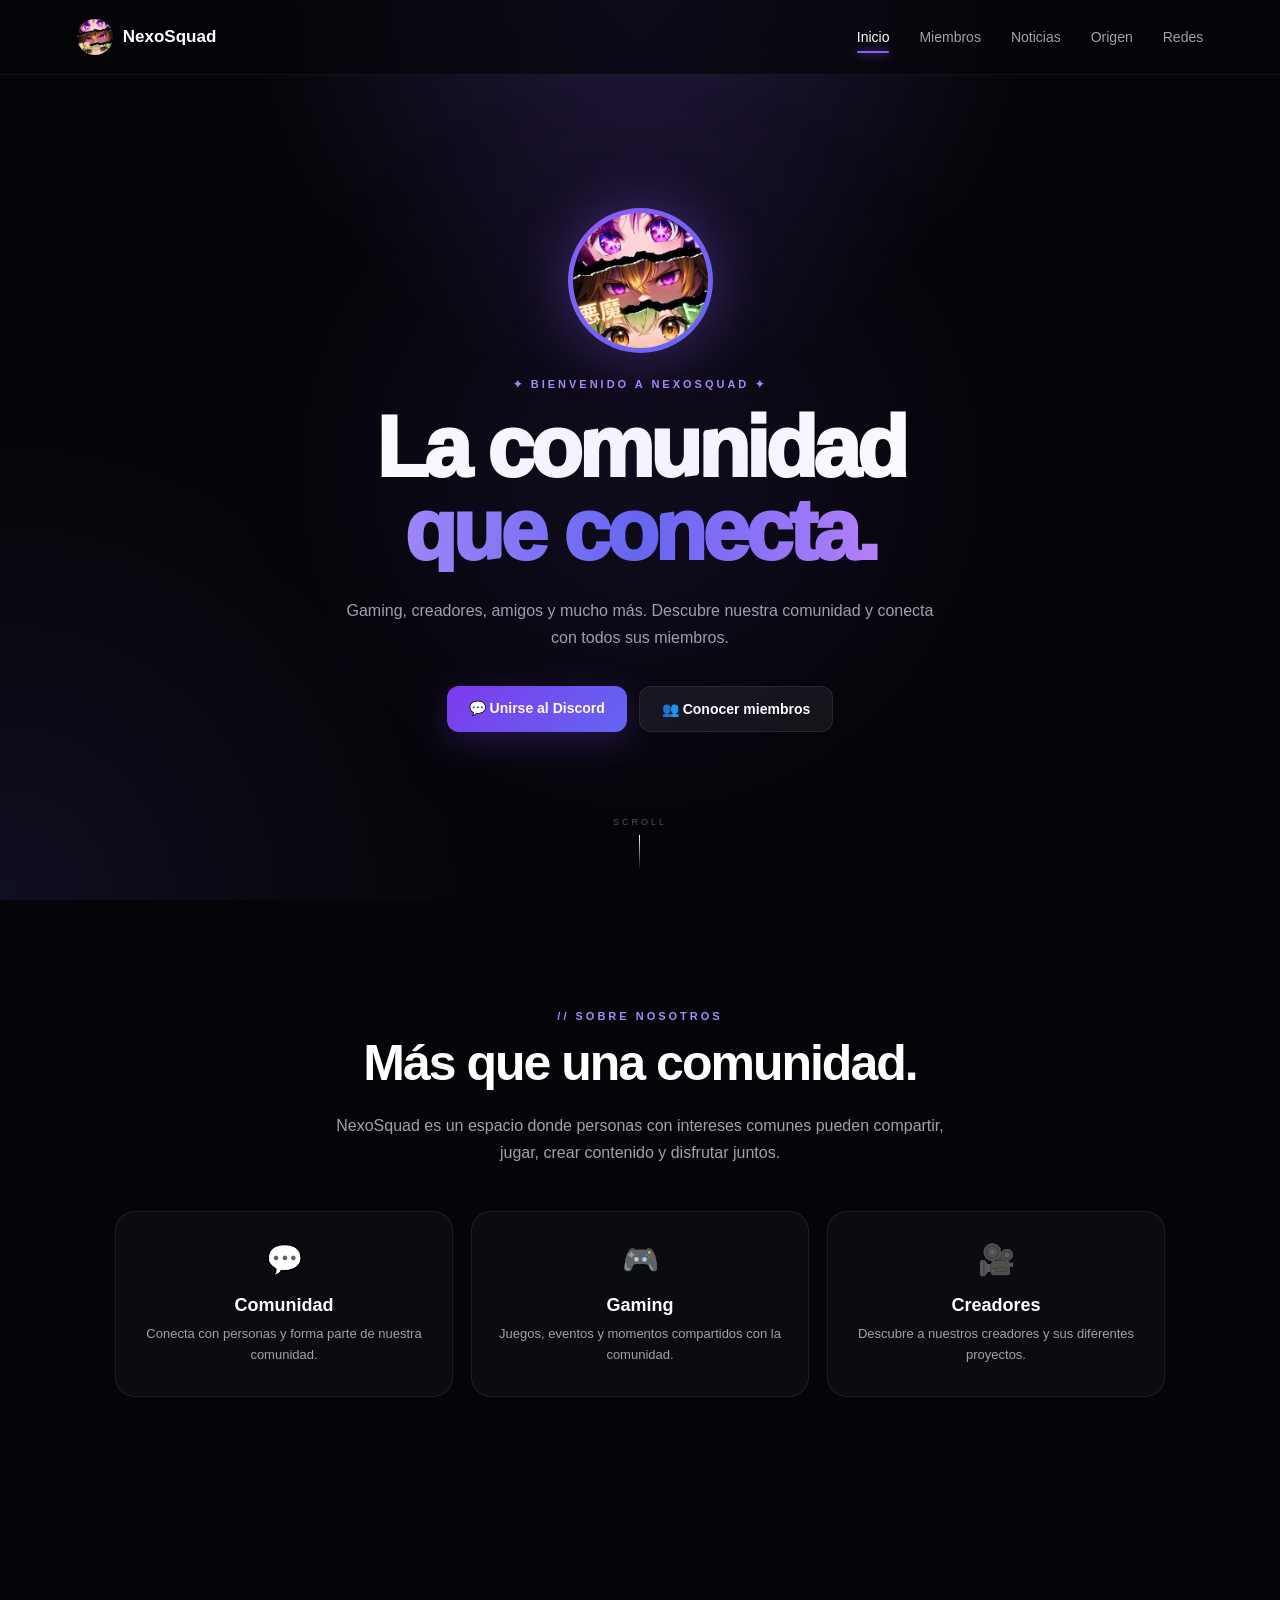
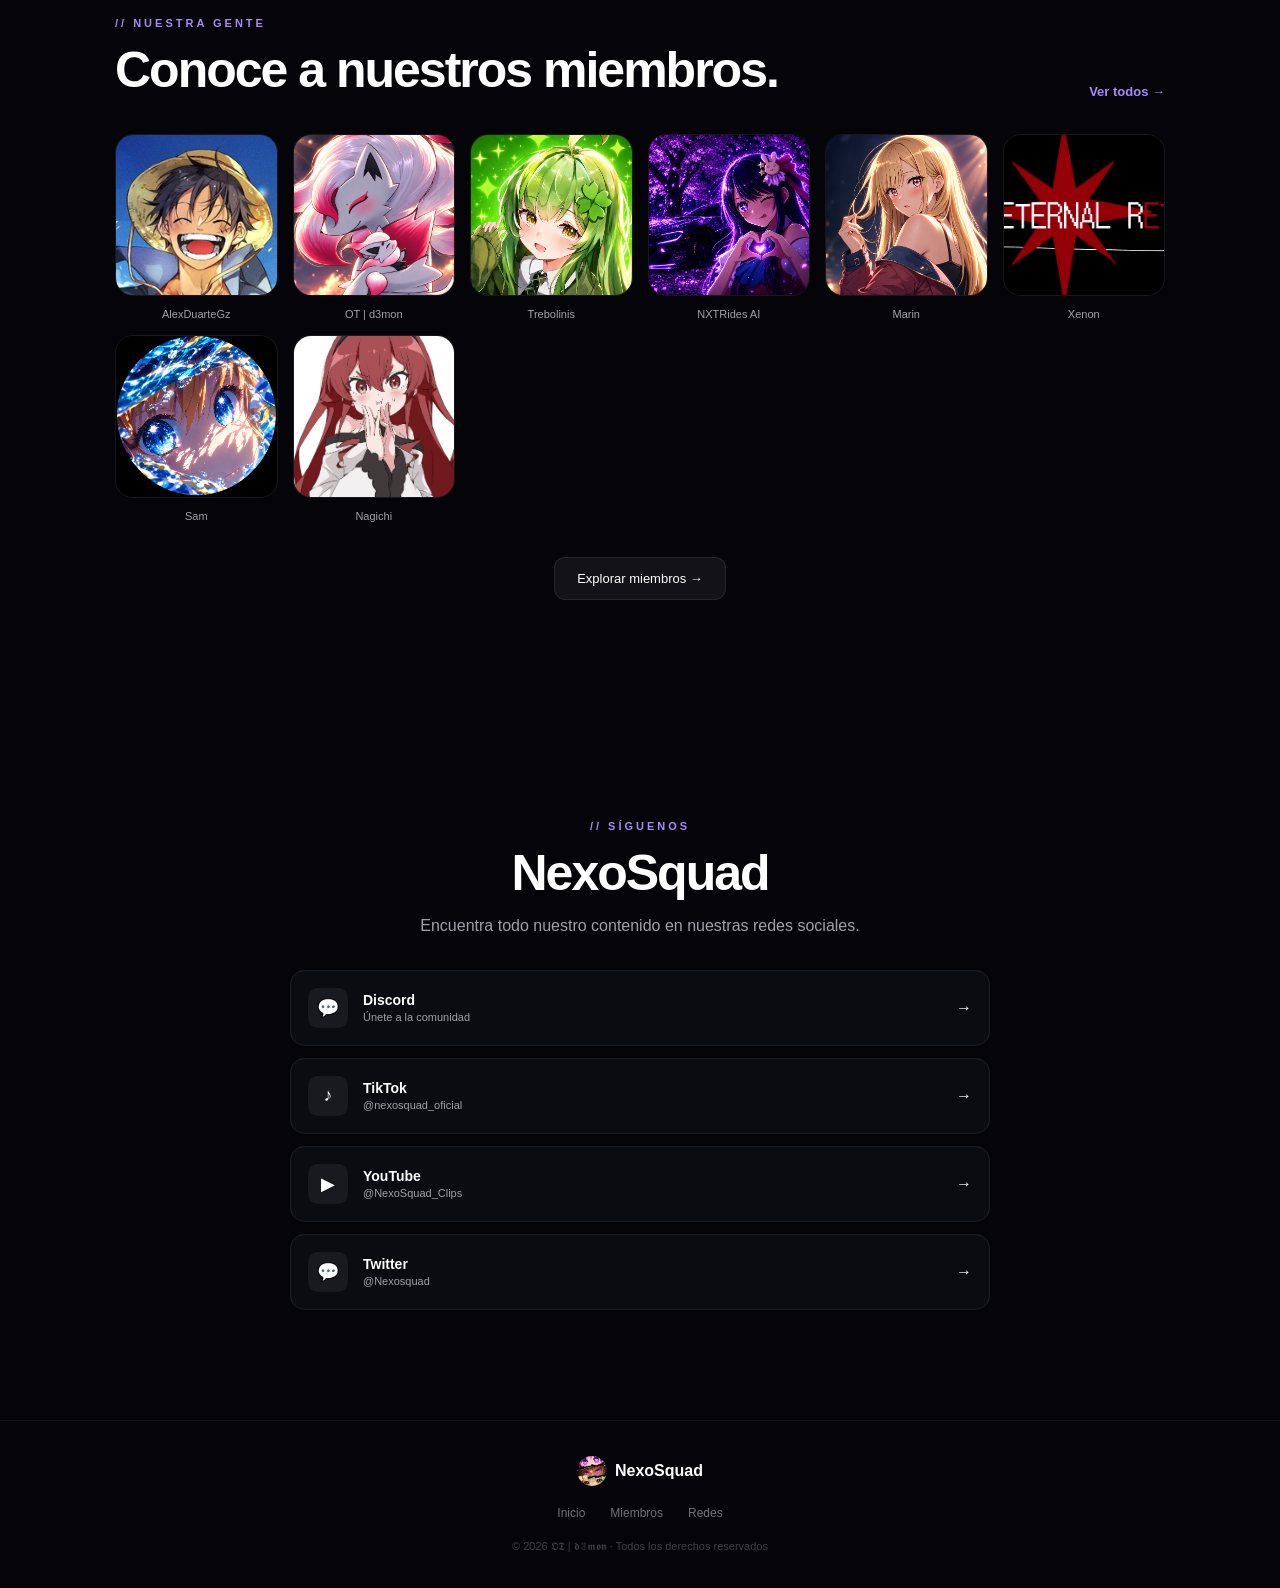
==== commit c91b437e: "Update index.html" ====
--- a/index.html
+++ b/index.html
@@ -38,7 +38,7 @@
 
 
     <!-- ========================= -->
-    <!-- NAVEGACIÓN -->
+    <!-- NAV-->
     <!-- ========================= -->
 
     <nav class="navbar">
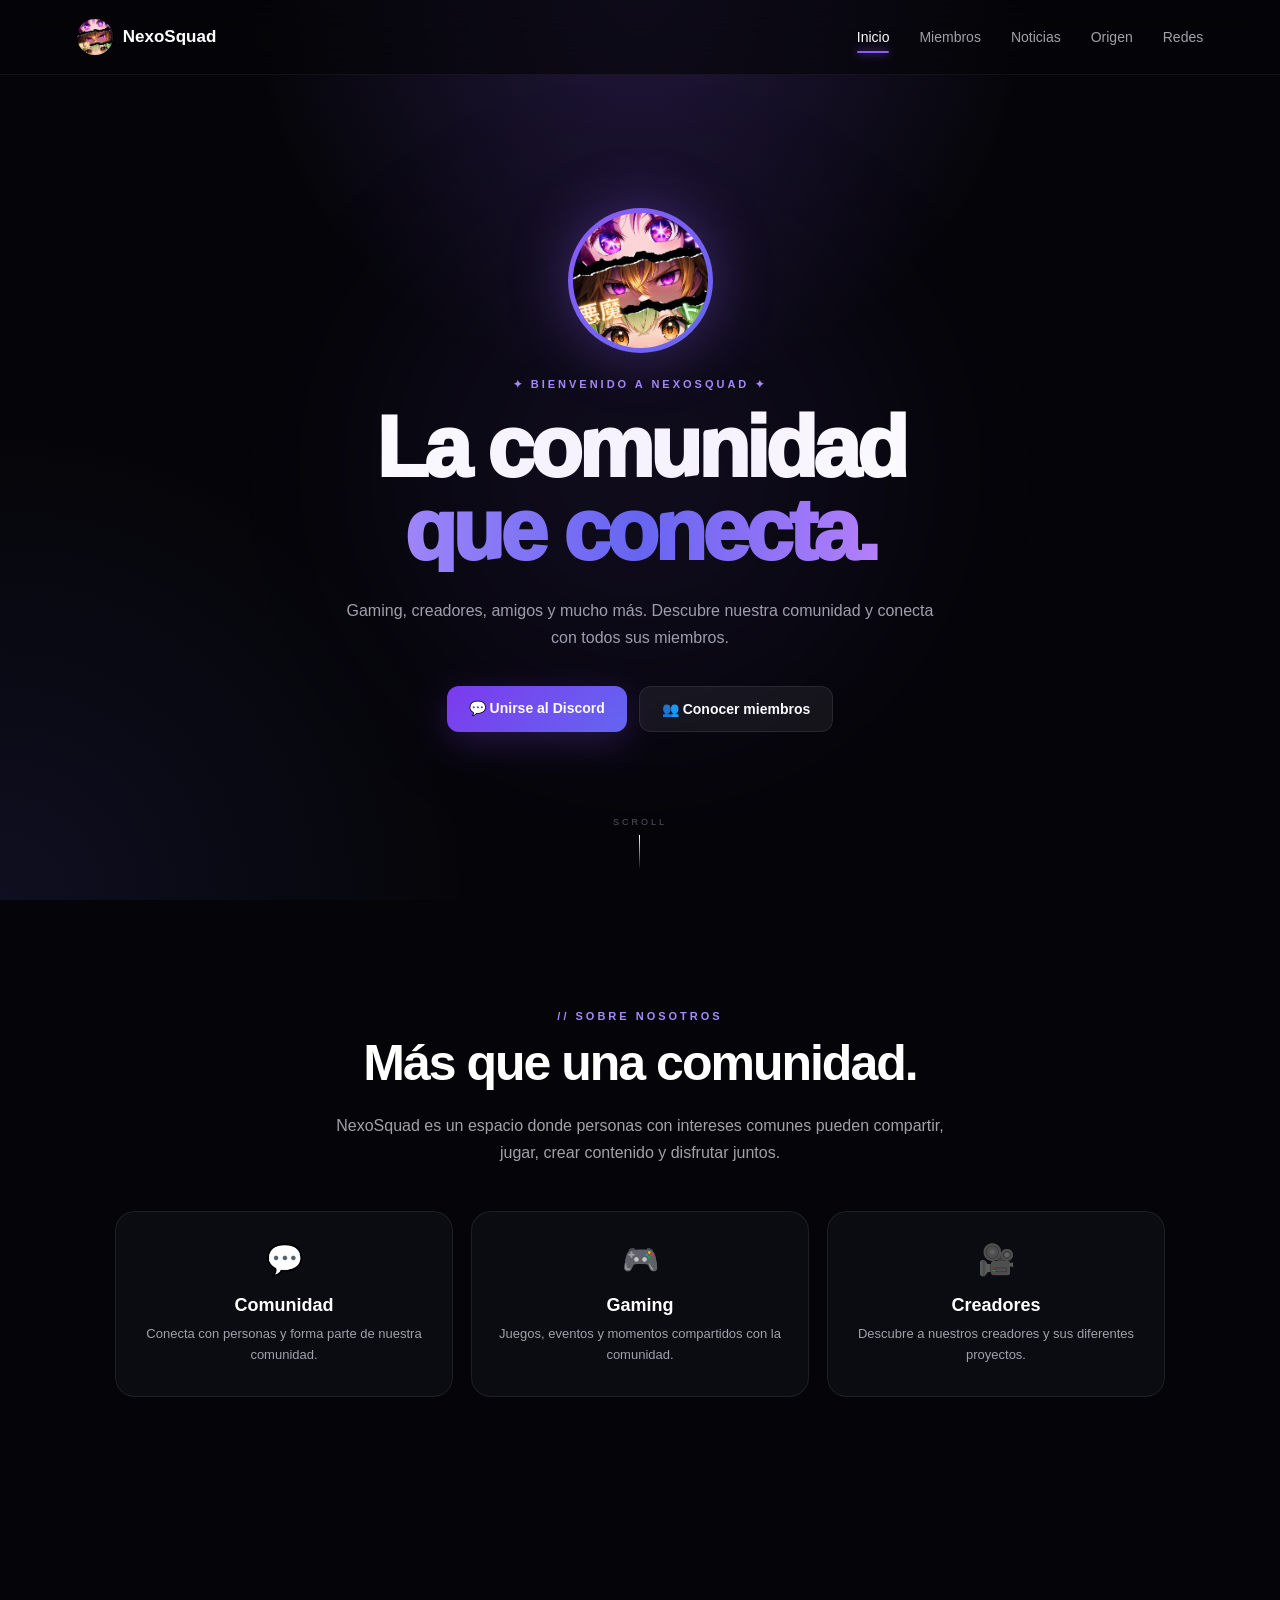
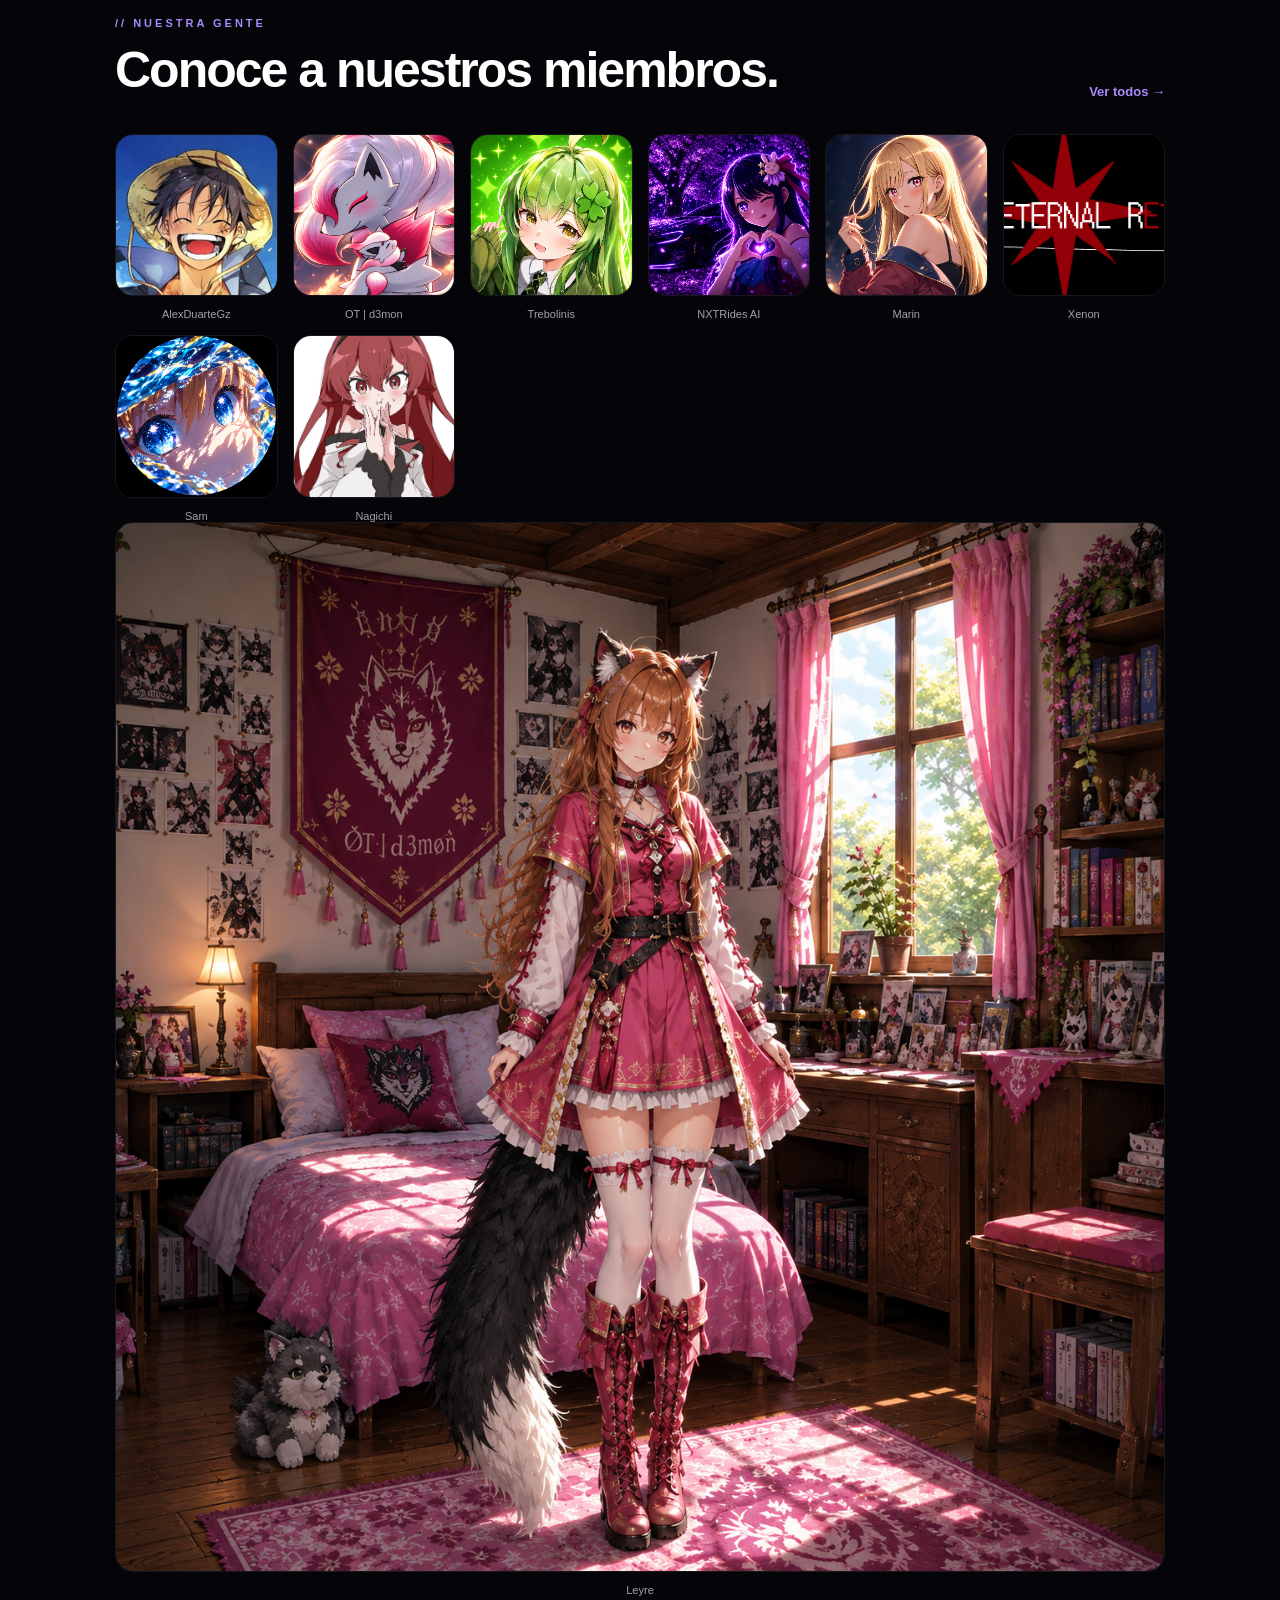
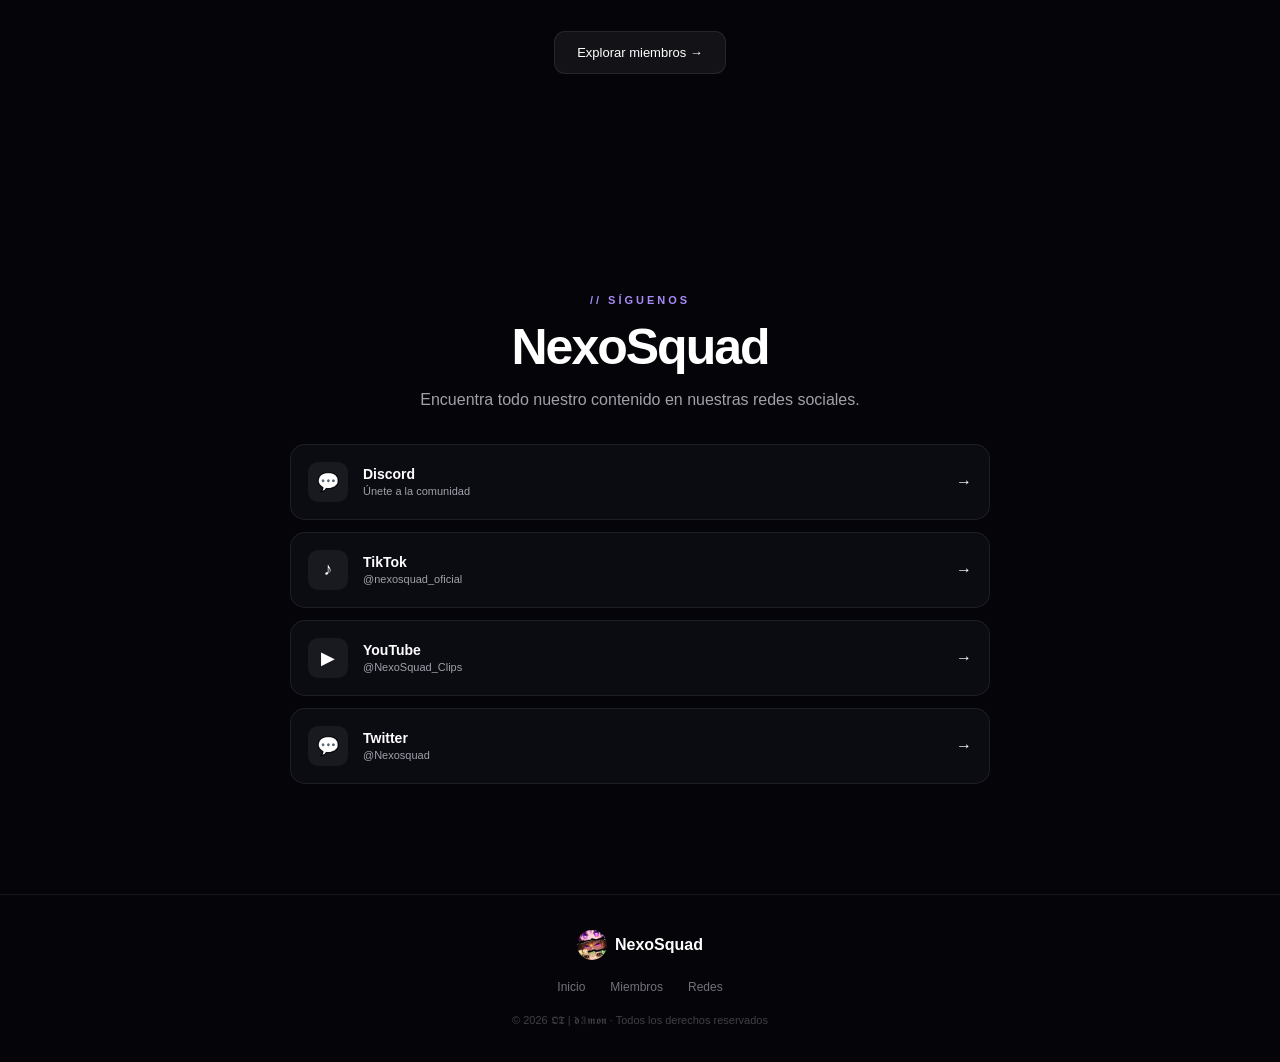
==== commit 199eb458: "Update index.html" ====
--- a/index.html
+++ b/index.html
@@ -372,6 +372,16 @@
 
             </div>
 
+            <div class="mini-member">
+
+                <img src="assets/members/leyre.png"
+                         alt="Leyre">
+
+                <span>
+                    Leyre
+                </span>
+
+            </div>
 
             <a href="members.html"
                class="members-button">
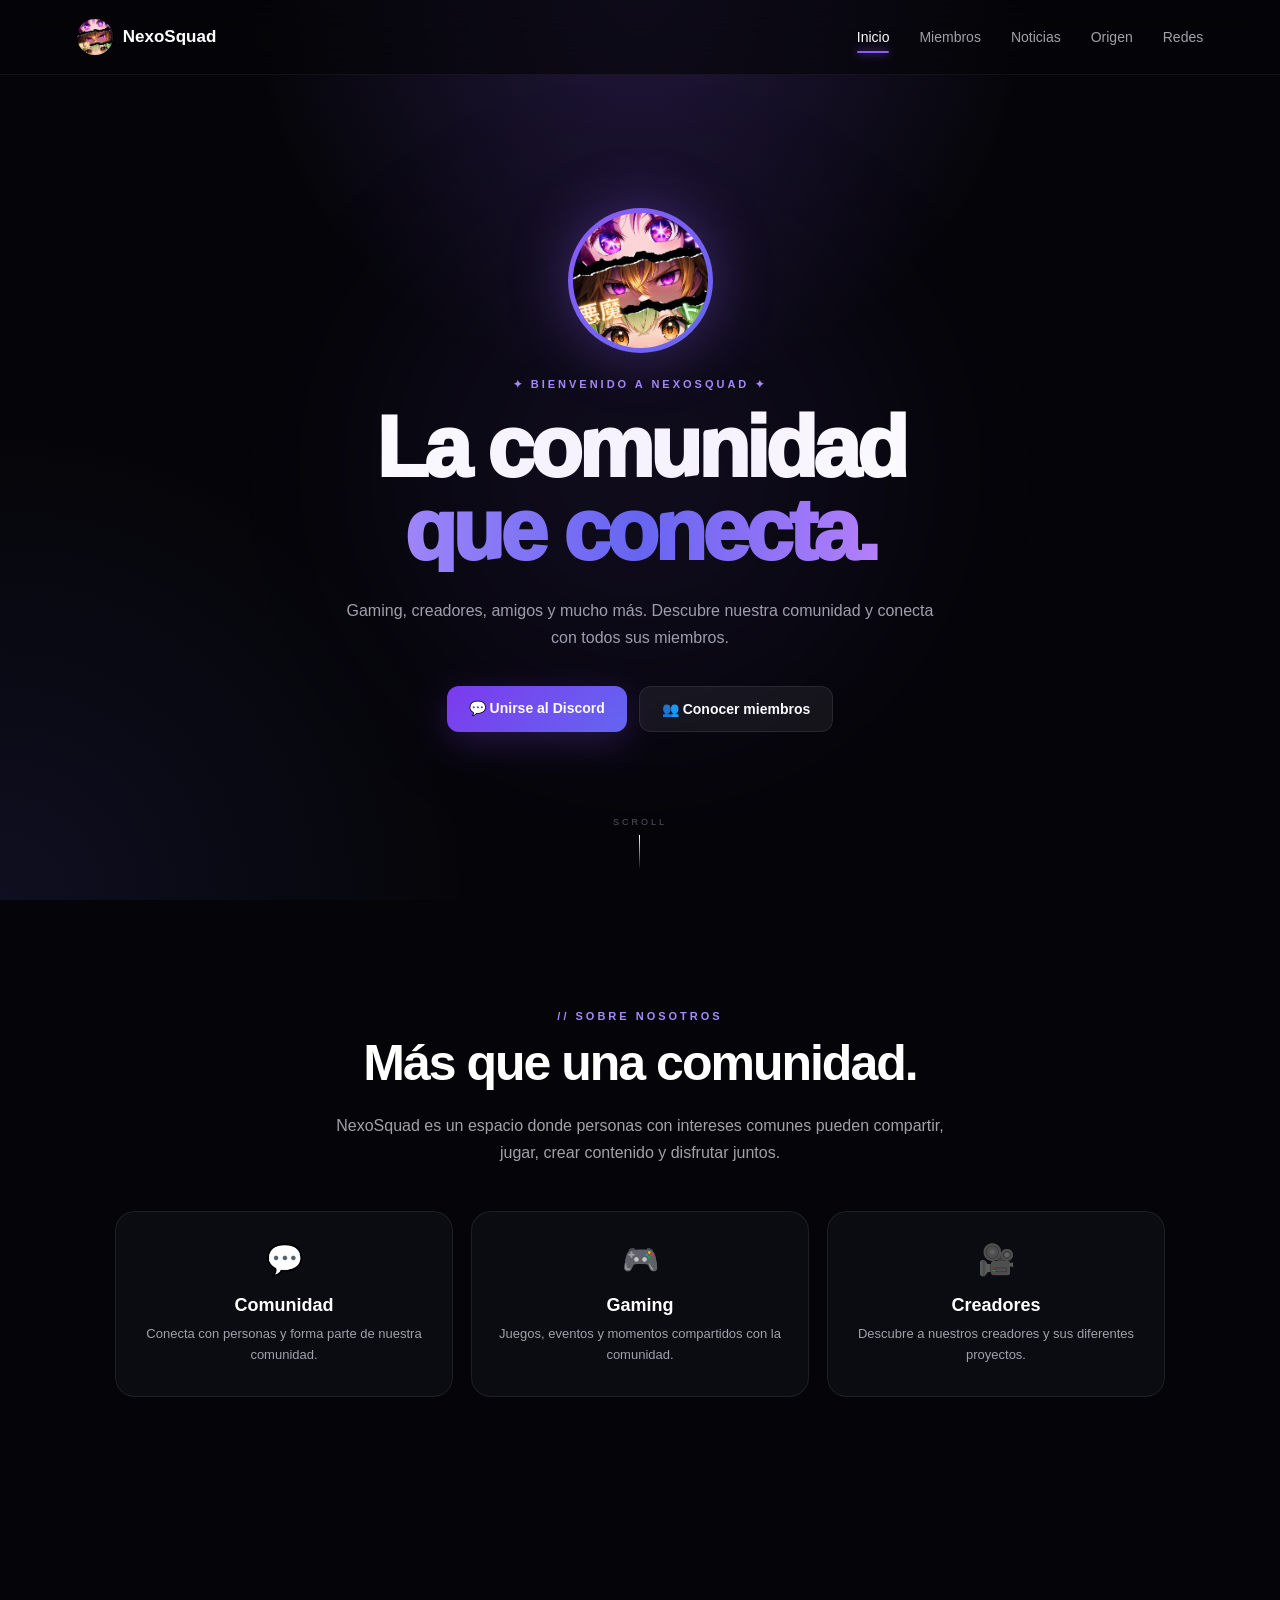
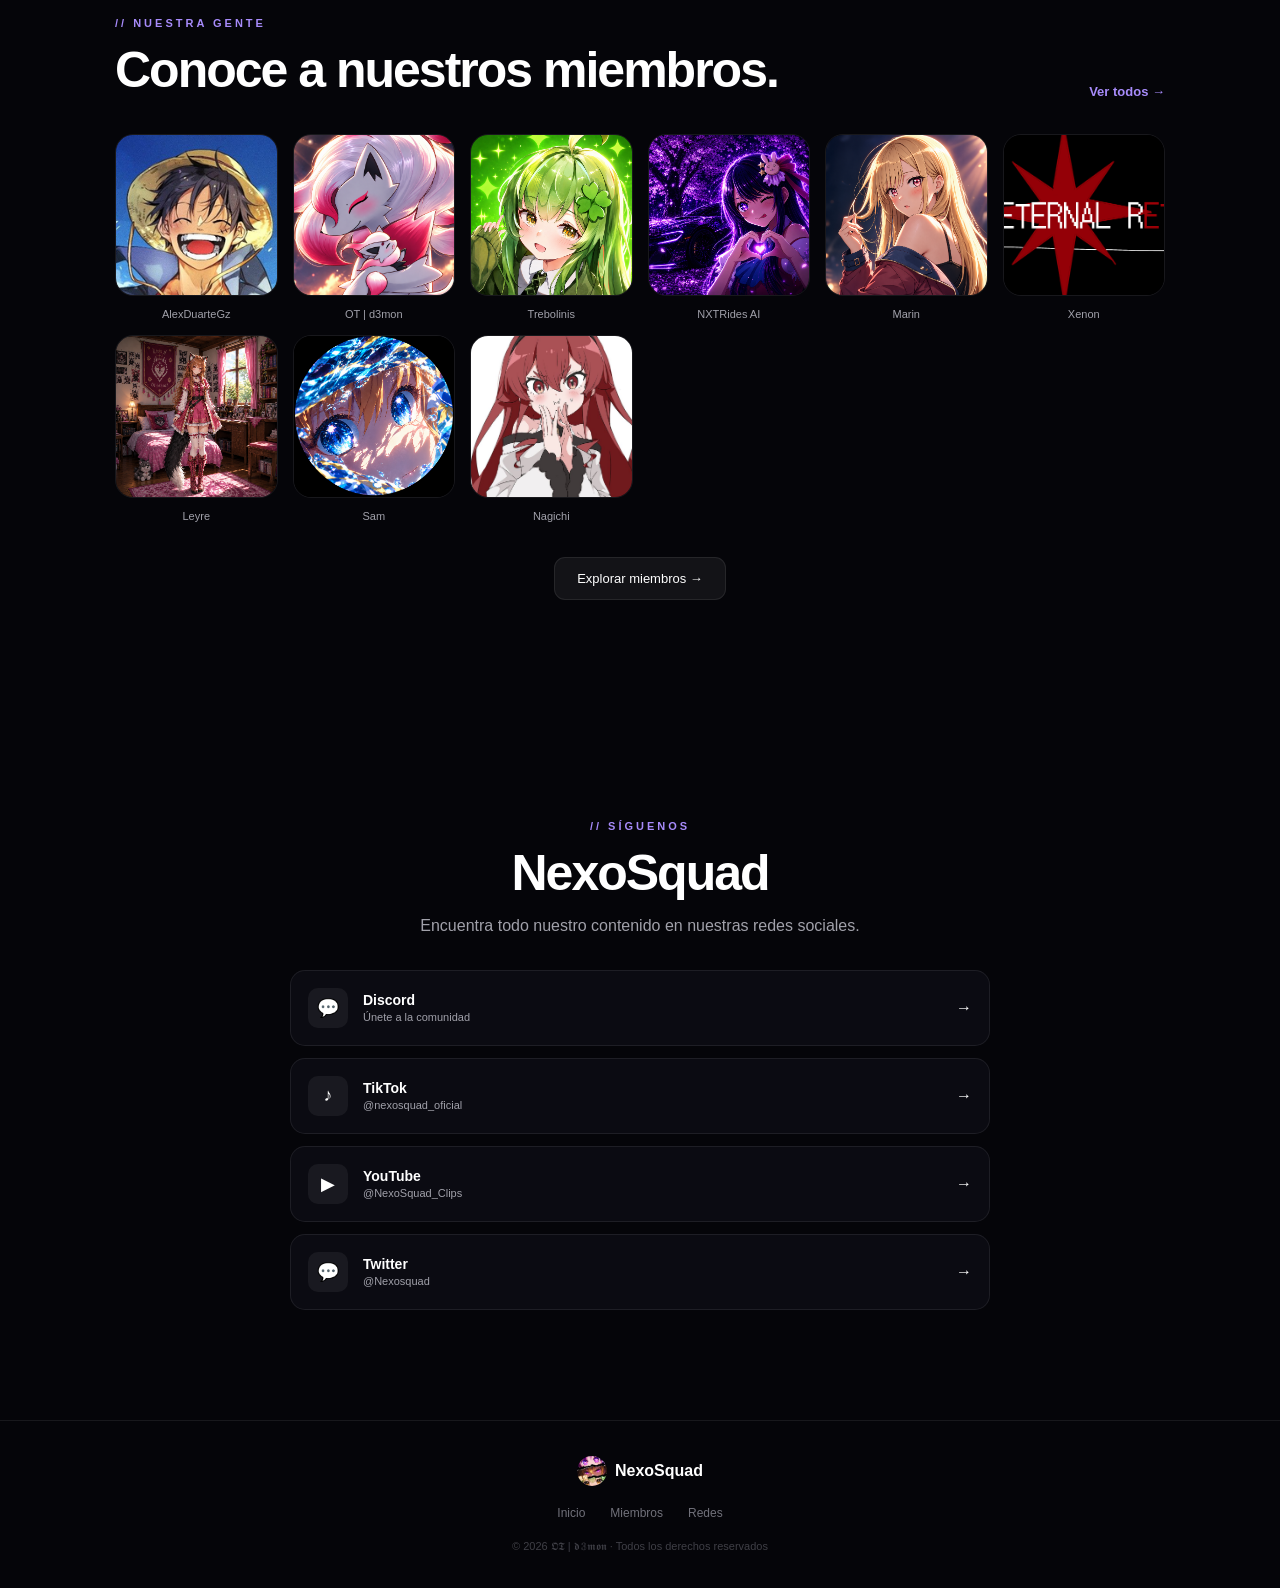
==== commit a3517a59: "Update index.html" ====
--- a/index.html
+++ b/index.html
@@ -333,9 +333,7 @@
                         Marin
                     </span>
 
-                </div>
-
-                
+                </div>     
 
                 <div class="mini-member">
 
@@ -348,6 +346,18 @@
 
                 </div>
 
+
+                <div class="mini-member">
+
+                    <img src="assets/members/leyre.png"
+                         alt="Leyre">
+
+                    <span>
+                        Leyre
+                    </span>
+
+                </div>
+
                 <div class="mini-member">
 
                     <img src="assets/members/sam.png"
@@ -372,16 +382,6 @@
 
             </div>
 
-            <div class="mini-member">
-
-                <img src="assets/members/leyre.png"
-                         alt="Leyre">
-
-                <span>
-                    Leyre
-                </span>
-
-            </div>
 
             <a href="members.html"
                class="members-button">
